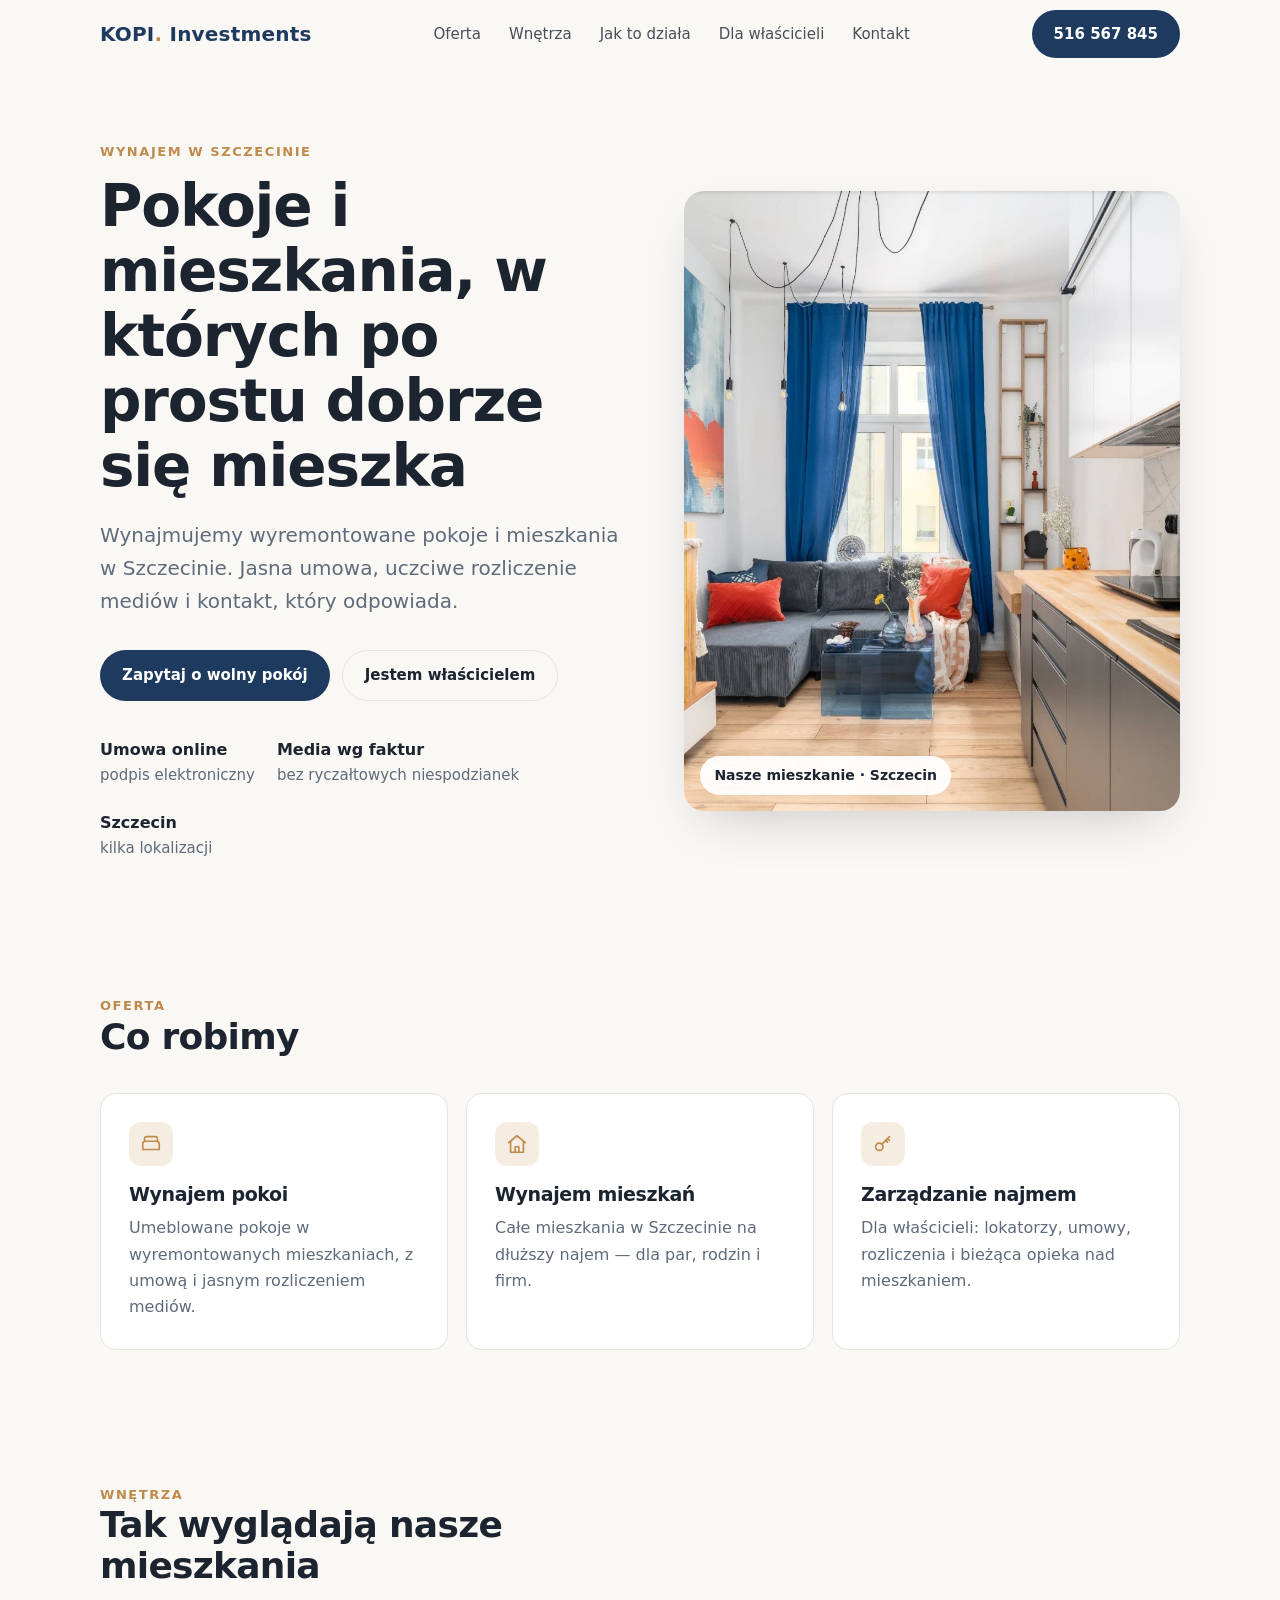
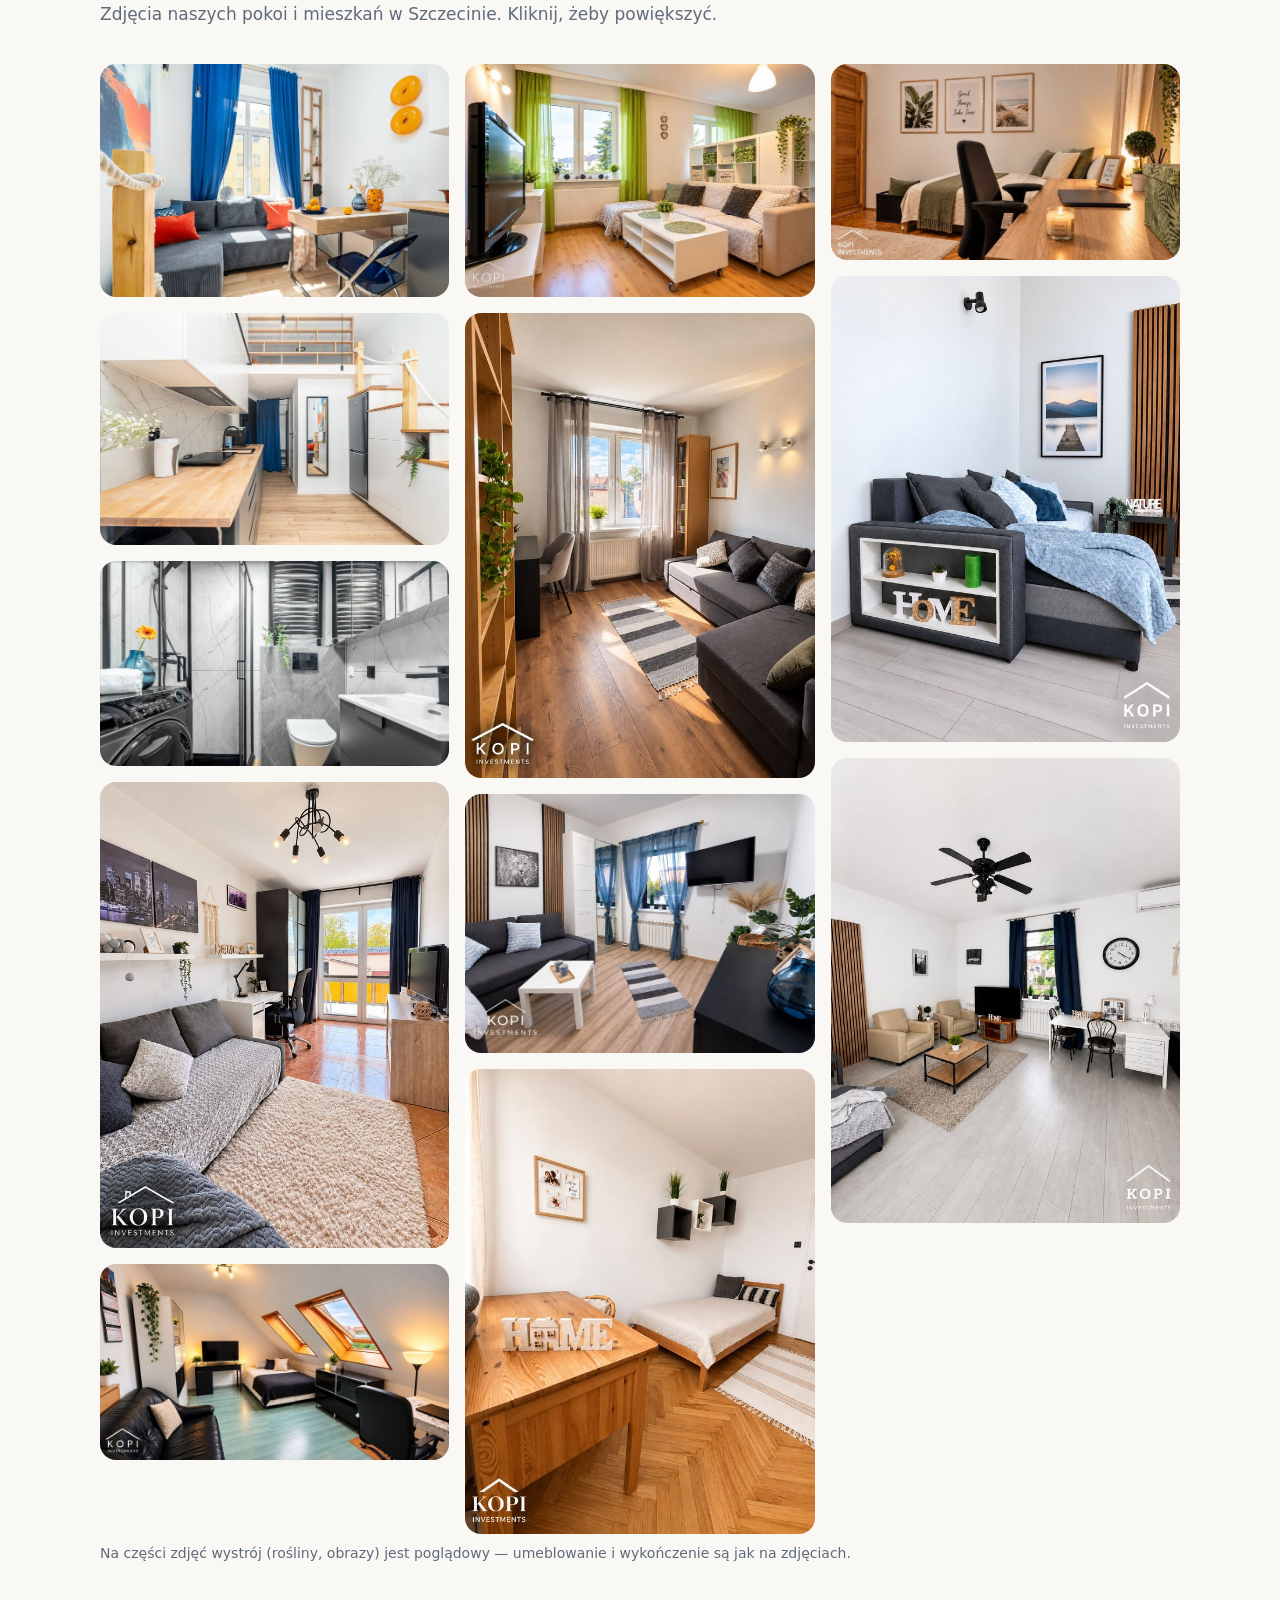
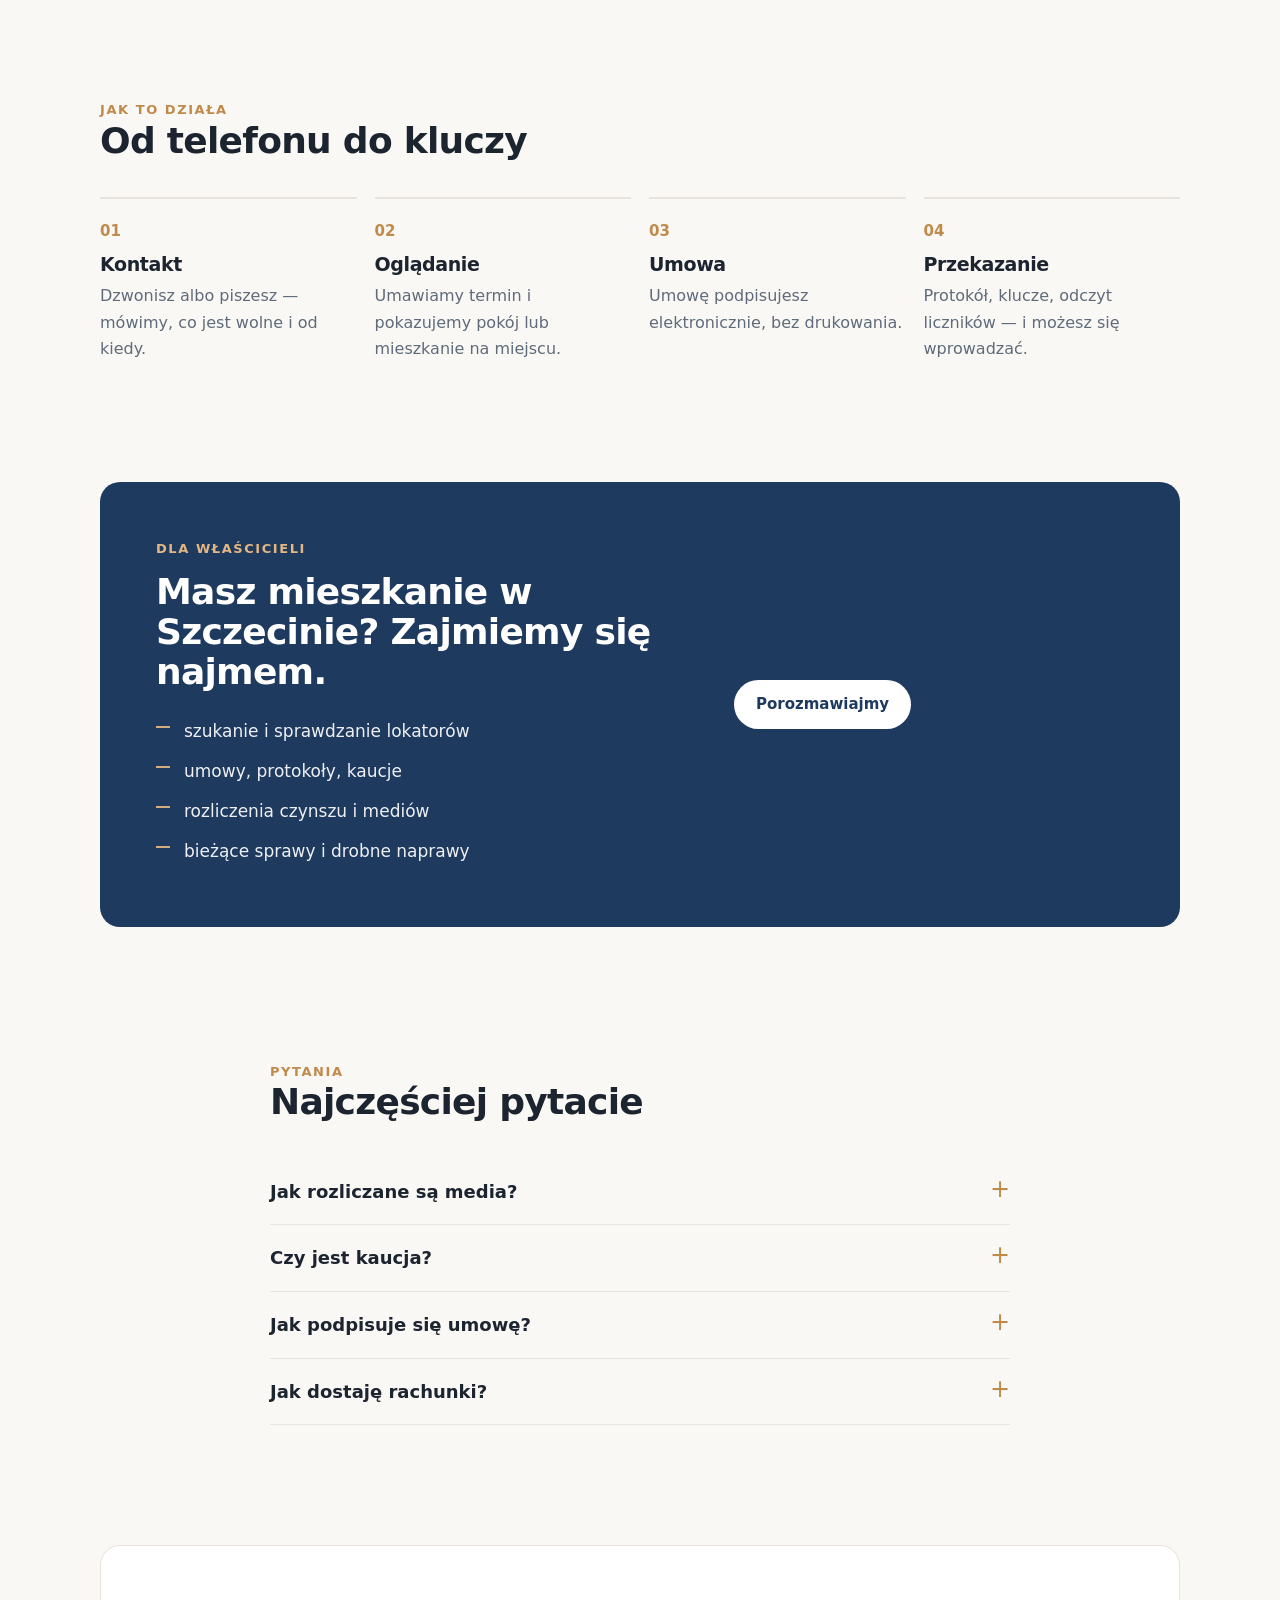
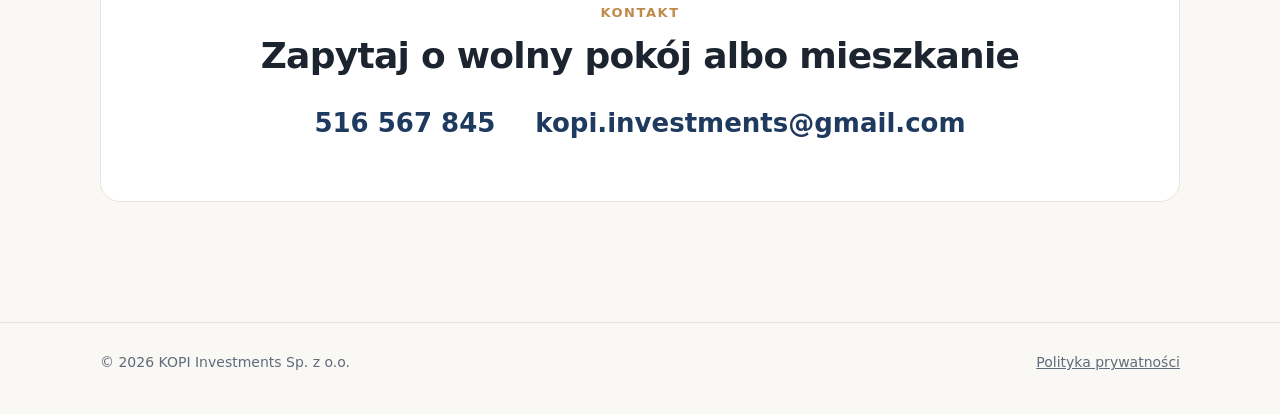
==== index.html @ 13890423 "Wersja 2 strony: nowy uklad, zdjecie w naglowku i galeria wnetrz Co-Authored-By: Claude Opus 5.5 <no" ====
<!doctype html>
<html lang="pl">
<head>
<meta charset="utf-8">
<meta name="viewport" content="width=device-width, initial-scale=1">
<title>KOPI Investments — pokoje i mieszkania na wynajem w Szczecinie</title>
<meta name="description" content="KOPI Investments Sp. z o.o. — wynajem pokoi i mieszkań w Szczecinie oraz zarządzanie najmem dla właścicieli.">
<meta property="og:title" content="KOPI Investments — wynajem w Szczecinie">
<meta property="og:description" content="Pokoje i mieszkania na wynajem w Szczecinie. Jasna umowa, uczciwe rozliczenia.">
<link rel="icon" href="data:image/svg+xml,%3Csvg xmlns='http://www.w3.org/2000/svg' viewBox='0 0 64 64'%3E%3Crect width='64' height='64' rx='14' fill='%231f3a5f'/%3E%3Ctext x='32' y='44' font-family='Arial' font-size='34' font-weight='700' fill='white' text-anchor='middle'%3EK%3C/text%3E%3C/svg%3E">
<style>
  /* Tokeny — patrz DESIGN.md */
  :root{--bg:#faf8f5;--surface:#fff;--ink:#1c2430;--muted:#5f6b7a;--brand:#1f3a5f;--accent:#c08a4b;--line:#e8e3dc;
        --shadow:0 20px 50px -20px rgba(20,30,45,.25);--gap:clamp(64px,10vw,120px)}
  @media (prefers-color-scheme:dark){
    :root{--bg:#121417;--surface:#1b1e23;--ink:#eceae6;--muted:#a3abb6;--brand:#9cbbe3;--accent:#d7a46a;--line:#2a2e35;
          --shadow:0 20px 50px -20px rgba(0,0,0,.6)}
  }
  *{box-sizing:border-box}
  html{scroll-behavior:smooth}
  body{margin:0;background:var(--bg);color:var(--ink);font:17px/1.65 system-ui,-apple-system,"Segoe UI",Roboto,Arial,sans-serif;-webkit-font-smoothing:antialiased}
  a{color:var(--brand)}
  .wrap{max-width:1120px;margin:0 auto;padding:0 20px}
  h1,h2,h3{letter-spacing:-.02em;line-height:1.12;margin:0}
  h1{font-size:clamp(34px,5.5vw,58px)}
  h2{font-size:clamp(26px,3.5vw,36px)}
  h3{font-size:19px}
  .eyebrow{font-size:13px;font-weight:700;letter-spacing:.12em;text-transform:uppercase;color:var(--accent);margin:0 0 12px}
  .muted{color:var(--muted)}
  section{padding:var(--gap) 0 0}

  /* Pasek */
  .nav{position:sticky;top:0;z-index:10;background:color-mix(in srgb,var(--bg) 88%,transparent);backdrop-filter:blur(10px);border-bottom:1px solid transparent;transition:border-color .3s}
  .nav.scrolled{border-bottom-color:var(--line)}
  .nav .wrap{display:flex;align-items:center;justify-content:space-between;height:68px;gap:20px}
  .logo{font-weight:800;font-size:20px;color:var(--brand);text-decoration:none;letter-spacing:.01em}
  .logo span{color:var(--accent)}
  .menu{display:flex;gap:28px;font-size:15px}
  .menu a{color:var(--ink);text-decoration:none;opacity:.8}
  .menu a:hover{opacity:1}
  .btn{display:inline-flex;align-items:center;gap:8px;padding:12px 22px;border-radius:999px;font-weight:600;font-size:15px;text-decoration:none;transition:transform .2s,box-shadow .2s}
  .btn-primary{background:var(--brand);color:#fff}
  @media (prefers-color-scheme:dark){.btn-primary{color:#121417}}
  .btn-primary:hover{transform:translateY(-1px);box-shadow:var(--shadow)}
  .btn-ghost{border:1px solid var(--line);color:var(--ink)}
  @media (max-width:820px){.menu{display:none}}

  /* Hero */
  .hero{padding-top:clamp(36px,6vw,72px)}
  .hero .wrap{display:grid;grid-template-columns:1.05fr 1fr;gap:clamp(28px,5vw,64px);align-items:center}
  .lead{font-size:clamp(18px,2vw,20px);color:var(--muted);margin:20px 0 32px;max-width:520px}
  .cta{display:flex;flex-wrap:wrap;gap:12px}
  .facts{display:flex;flex-wrap:wrap;gap:22px;margin-top:36px;font-size:15px;color:var(--muted)}
  .facts b{display:block;color:var(--ink);font-size:16px}
  .photo{position:relative;border-radius:20px;overflow:hidden;aspect-ratio:4/5;box-shadow:var(--shadow);background:var(--surface)}
  .photo img{width:100%;height:100%;object-fit:cover;display:block;animation:settle 1.6s ease-out both}
  @keyframes settle{from{transform:scale(1.04)}to{transform:scale(1)}}
  .photo .tag{position:absolute;left:16px;bottom:16px;background:rgba(255,255,255,.92);color:#1c2430;font-size:14px;font-weight:600;padding:8px 14px;border-radius:999px}
  /* Miejsce na zdjęcie, dopóki nie ma prawdziwego */
  .photo.placeholder{display:grid;place-items:center;text-align:center;padding:24px;
    background:linear-gradient(160deg,color-mix(in srgb,var(--brand) 22%,var(--surface)),color-mix(in srgb,var(--accent) 22%,var(--surface)));color:var(--muted);font-size:15px}
  @media (max-width:820px){.hero .wrap{grid-template-columns:1fr}.photo{aspect-ratio:4/3}}

  /* Karty */
  .head{max-width:620px;margin-bottom:36px}
  .head p{margin:14px 0 0}
  .cards{display:grid;grid-template-columns:repeat(3,1fr);gap:18px}
  .card{background:var(--surface);border:1px solid var(--line);border-radius:16px;padding:28px;transition:transform .25s,box-shadow .25s}
  .card:hover{transform:translateY(-3px);box-shadow:var(--shadow)}
  .ico{width:44px;height:44px;border-radius:12px;display:grid;place-items:center;background:color-mix(in srgb,var(--accent) 16%,transparent);color:var(--accent);margin-bottom:18px}
  .card p{margin:10px 0 0;color:var(--muted);font-size:16px}
  @media (max-width:820px){.cards{grid-template-columns:1fr}}

  /* Galeria */
  .gallery{column-count:3;column-gap:16px}
  .gallery a{display:block;break-inside:avoid;margin:0 0 16px;border-radius:16px;overflow:hidden;position:relative;background:var(--surface)}
  .gallery img{width:100%;height:auto;display:block;transition:transform .8s ease-out}
  .gallery a:hover img{transform:scale(1.04)}
  .gallery span{position:absolute;left:12px;bottom:12px;background:rgba(255,255,255,.92);color:#1c2430;font-size:13px;font-weight:600;padding:6px 12px;border-radius:999px;opacity:0;transform:translateY(6px);transition:.3s}
  .gallery a:hover span,.gallery a:focus-visible span{opacity:1;transform:none}
  @media (hover:none){.gallery span{opacity:1;transform:none}}
  @media (max-width:900px){.gallery{column-count:2}}
  @media (max-width:520px){.gallery{column-count:1}}
  .note{font-size:14px;margin:8px 0 0}
  /* Powiększenie */
  .lb{position:fixed;inset:0;z-index:50;background:rgba(10,12,16,.94);display:none;align-items:center;justify-content:center}
  .lb.open{display:flex}
  .lb img{max-width:92vw;max-height:82vh;border-radius:10px;box-shadow:0 30px 80px rgba(0,0,0,.5)}
  .lb p{position:absolute;bottom:22px;left:0;right:0;text-align:center;color:#eee;font-size:15px;margin:0}
  .lb button{position:absolute;background:rgba(255,255,255,.12);color:#fff;border:0;width:52px;height:52px;border-radius:999px;font-size:26px;cursor:pointer}
  .lb button:hover{background:rgba(255,255,255,.25)}
  .lb .x{top:18px;right:18px}.lb .prev{left:18px}.lb .next{right:18px}
  @media (max-width:520px){.lb .prev,.lb .next{top:auto;bottom:60px}}

  /* Kroki */
  .steps{display:grid;grid-template-columns:repeat(4,1fr);gap:18px;counter-reset:k}
  .step{border-top:2px solid var(--line);padding-top:20px}
  .step::before{counter-increment:k;content:"0" counter(k);display:block;font-weight:800;font-size:15px;color:var(--accent);margin-bottom:10px}
  .step p{margin:8px 0 0;color:var(--muted);font-size:16px}
  @media (max-width:820px){.steps{grid-template-columns:1fr 1fr}}
  @media (max-width:480px){.steps{grid-template-columns:1fr}}

  /* Właściciele */
  .band{background:var(--brand);color:#fff;border-radius:20px;padding:clamp(32px,5vw,56px);display:grid;grid-template-columns:1.4fr 1fr;gap:32px;align-items:center}
  @media (prefers-color-scheme:dark){.band{background:#1f3a5f}}
  .band .eyebrow{color:#e2b783}
  .band ul{margin:18px 0 0;padding:0;list-style:none}
  .band li{padding:6px 0 6px 28px;position:relative;opacity:.92}
  .band li::before{content:"";position:absolute;left:0;top:15px;width:14px;height:2px;background:#e2b783}
  .band .btn{background:#fff;color:#1f3a5f;justify-self:start}
  @media (max-width:820px){.band{grid-template-columns:1fr}}

  /* FAQ */
  .faq{max-width:780px}
  details{border-bottom:1px solid var(--line);padding:18px 0}
  summary{cursor:pointer;font-weight:600;font-size:18px;list-style:none;display:flex;justify-content:space-between;gap:16px}
  summary::-webkit-details-marker{display:none}
  summary::after{content:"+";color:var(--accent);font-weight:400;font-size:24px;line-height:1;transition:transform .2s}
  details[open] summary::after{transform:rotate(45deg)}
  details p{margin:10px 0 0;color:var(--muted)}

  /* Kontakt */
  .contact{background:var(--surface);border:1px solid var(--line);border-radius:20px;padding:clamp(32px,5vw,56px);text-align:center}
  .contact .big{display:flex;flex-wrap:wrap;justify-content:center;gap:14px 40px;margin-top:26px;font-size:clamp(20px,2.6vw,26px);font-weight:700}
  .contact .big a{text-decoration:none}

  footer{margin-top:var(--gap);border-top:1px solid var(--line);padding:28px 0 40px;color:var(--muted);font-size:14px}
  footer .wrap{display:flex;flex-wrap:wrap;justify-content:space-between;gap:12px}
  footer a{color:var(--muted)}

  /* Ruch przy przewijaniu */
  .reveal{opacity:0;transform:translateY(16px);transition:opacity .6s ease-out,transform .6s ease-out}
  .reveal.in{opacity:1;transform:none}
  @media (prefers-reduced-motion:reduce){html{scroll-behavior:auto}.reveal{opacity:1;transform:none;transition:none}.photo img{animation:none}}
</style>
</head>
<body>

<nav class="nav" id="nav">
  <div class="wrap">
    <a class="logo" href="#">KOPI<span>.</span> Investments</a>
    <div class="menu">
      <a href="#oferta">Oferta</a><a href="#wnetrza">Wnętrza</a><a href="#jak">Jak to działa</a><a href="#wlasciciele">Dla właścicieli</a><a href="#kontakt">Kontakt</a>
    </div>
    <a class="btn btn-primary" href="tel:+48516567845">516 567 845</a>
  </div>
</nav>

<header class="hero">
  <div class="wrap">
    <div class="reveal">
      <p class="eyebrow">Wynajem w Szczecinie</p>
      <h1>Pokoje i mieszkania, w których po prostu dobrze się mieszka</h1>
      <p class="lead">Wynajmujemy wyremontowane pokoje i mieszkania w Szczecinie. Jasna umowa, uczciwe rozliczenie mediów i kontakt, który odpowiada.</p>
      <div class="cta">
        <a class="btn btn-primary" href="#kontakt">Zapytaj o wolny pokój</a>
        <a class="btn btn-ghost" href="#wlasciciele">Jestem właścicielem</a>
      </div>
      <div class="facts">
        <div><b>Umowa online</b>podpis elektroniczny</div>
        <div><b>Media wg faktur</b>bez ryczałtowych niespodzianek</div>
        <div><b>Szczecin</b>kilka lokalizacji</div>
      </div>
    </div>
    <div class="photo reveal">
      <img src="img/hero.jpg" alt="Jasny pokój dzienny z aneksem kuchennym, granatowe zasłony i szara sofa" width="922" height="1125" fetchpriority="high">
      <span class="tag">Nasze mieszkanie · Szczecin</span>
    </div>
  </div>
</header>

<section id="oferta">
  <div class="wrap">
    <div class="head reveal">
      <p class="eyebrow">Oferta</p>
      <h2>Co robimy</h2>
    </div>
    <div class="cards">
      <div class="card reveal">
        <div class="ico"><svg width="22" height="22" viewBox="0 0 24 24" fill="none" stroke="currentColor" stroke-width="1.8" stroke-linecap="round" stroke-linejoin="round"><path d="M3 18v-6a3 3 0 0 1 3-3h12a3 3 0 0 1 3 3v6"/><path d="M3 18h18M5 9V6a2 2 0 0 1 2-2h10a2 2 0 0 1 2 2v3"/></svg></div>
        <h3>Wynajem pokoi</h3>
        <p>Umeblowane pokoje w wyremontowanych mieszkaniach, z umową i jasnym rozliczeniem mediów.</p>
      </div>
      <div class="card reveal">
        <div class="ico"><svg width="22" height="22" viewBox="0 0 24 24" fill="none" stroke="currentColor" stroke-width="1.8" stroke-linecap="round" stroke-linejoin="round"><path d="M3 10.5 12 3l9 7.5"/><path d="M5 9.5V21h14V9.5"/><path d="M10 21v-6h4v6"/></svg></div>
        <h3>Wynajem mieszkań</h3>
        <p>Całe mieszkania w Szczecinie na dłuższy najem — dla par, rodzin i firm.</p>
      </div>
      <div class="card reveal">
        <div class="ico"><svg width="22" height="22" viewBox="0 0 24 24" fill="none" stroke="currentColor" stroke-width="1.8" stroke-linecap="round" stroke-linejoin="round"><circle cx="8" cy="15" r="4"/><path d="m10.8 12.2 8.2-8.2M17 6l2 2M15 8l2 2"/></svg></div>
        <h3>Zarządzanie najmem</h3>
        <p>Dla właścicieli: lokatorzy, umowy, rozliczenia i bieżąca opieka nad mieszkaniem.</p>
      </div>
    </div>
  </div>
</section>

<section id="wnetrza">
  <div class="wrap">
    <div class="head reveal">
      <p class="eyebrow">Wnętrza</p>
      <h2>Tak wyglądają nasze mieszkania</h2>
      <p class="muted">Zdjęcia naszych pokoi i mieszkań w Szczecinie. Kliknij, żeby powiększyć.</p>
    </div>
    <div class="gallery" id="galeria">
      <a href="img/galeria/05-salon-stol.jpg" class="reveal"><img src="img/galeria/05-salon-stol-m.jpg" alt="Salon z szarą sofą, granatowymi zasłonami i stołem przy oknie" width="800" height="533" loading="lazy"><span>Salon z jadalnią</span></a>
      <a href="img/galeria/04-aneks-antresola.jpg" class="reveal"><img src="img/galeria/04-aneks-antresola-m.jpg" alt="Aneks kuchenny z drewnianym blatem i schodami na antresolę" width="800" height="533" loading="lazy"><span>Aneks kuchenny z antresolą</span></a>
      <a href="img/lazienka.jpg" class="reveal"><img src="img/lazienka.jpg" alt="Łazienka w szarym kamieniu z kabiną prysznicową, pralką i podwieszaną toaletą" width="1600" height="938" loading="lazy"><span>Łazienka z prysznicem i pralką</span></a>
      <a href="img/galeria/03-pokoj-balkon.jpg" class="reveal"><img src="img/galeria/03-pokoj-balkon-m.jpg" alt="Pokój z sofą, biurkiem i wyjściem na balkon" width="600" height="800" loading="lazy"><span>Pokój z balkonem</span></a>
      <a href="img/galeria/08-poddasze.jpg" class="reveal"><img src="img/galeria/08-poddasze-m.jpg" alt="Pokój na poddaszu z oknami dachowymi, łóżkiem i biurkiem" width="800" height="450" loading="lazy"><span>Pokój na poddaszu</span></a>
      <a href="img/galeria/07-salon-zielony.jpg" class="reveal"><img src="img/galeria/07-salon-zielony-m.jpg" alt="Jasny salon z sofą, ławą i regałem" width="800" height="533" loading="lazy"><span>Jasny salon</span></a>
      <a href="img/galeria/06-pokoj-regal.jpg" class="reveal"><img src="img/galeria/06-pokoj-regal-m.jpg" alt="Pokój z narożnikiem, regałem i biurkiem przy oknie" width="600" height="800" loading="lazy"><span>Pokój z narożnikiem</span></a>
      <a href="img/galeria/01-pokoj-dzienny-tv.jpg" class="reveal"><img src="img/galeria/01-pokoj-dzienny-tv-m.jpg" alt="Pokój z sofą, telewizorem i komodą" width="800" height="593" loading="lazy"><span>Pokój dzienny</span></a>
      <a href="img/galeria/09-pokoj-lozko-biurko.jpg" class="reveal"><img src="img/galeria/09-pokoj-lozko-biurko-m.jpg" alt="Pokój jednoosobowy z łóżkiem, biurkiem i parkietem w jodełkę" width="601" height="800" loading="lazy"><span>Pokój jednoosobowy</span></a>
      <a href="img/galeria/02-sypialnia-biurko.jpg" class="reveal"><img src="img/galeria/02-sypialnia-biurko-m.jpg" alt="Sypialnia z łóżkiem i biurkiem z krzesłem obrotowym" width="800" height="450" loading="lazy"><span>Sypialnia z miejscem do pracy</span></a>
      <a href="img/galeria/10-kacik-sofa.jpg" class="reveal"><img src="img/galeria/10-kacik-sofa-m.jpg" alt="Kącik wypoczynkowy z sofą i regałem" width="600" height="800" loading="lazy"><span>Kącik wypoczynkowy</span></a>
      <a href="img/galeria/11-duzy-pokoj.jpg" class="reveal"><img src="img/galeria/11-duzy-pokoj-m.jpg" alt="Duży pokój z fotelami, stolikiem, biurkiem i wentylatorem sufitowym" width="601" height="800" loading="lazy"><span>Duży pokój</span></a>
    </div>
    <p class="note muted">Na części zdjęć wystrój (rośliny, obrazy) jest poglądowy — umeblowanie i wykończenie są jak na zdjęciach.</p>
  </div>
</section>

<section id="jak">
  <div class="wrap">
    <div class="head reveal">
      <p class="eyebrow">Jak to działa</p>
      <h2>Od telefonu do kluczy</h2>
    </div>
    <div class="steps">
      <div class="step reveal"><h3>Kontakt</h3><p>Dzwonisz albo piszesz — mówimy, co jest wolne i od kiedy.</p></div>
      <div class="step reveal"><h3>Oglądanie</h3><p>Umawiamy termin i pokazujemy pokój lub mieszkanie na miejscu.</p></div>
      <div class="step reveal"><h3>Umowa</h3><p>Umowę podpisujesz elektronicznie, bez drukowania.</p></div>
      <div class="step reveal"><h3>Przekazanie</h3><p>Protokół, klucze, odczyt liczników — i możesz się wprowadzać.</p></div>
    </div>
  </div>
</section>

<section id="wlasciciele">
  <div class="wrap">
    <div class="band reveal">
      <div>
        <p class="eyebrow">Dla właścicieli</p>
        <h2>Masz mieszkanie w Szczecinie? Zajmiemy się najmem.</h2>
        <ul>
          <li>szukanie i sprawdzanie lokatorów</li>
          <li>umowy, protokoły, kaucje</li>
          <li>rozliczenia czynszu i mediów</li>
          <li>bieżące sprawy i drobne naprawy</li>
        </ul>
      </div>
      <a class="btn" href="#kontakt">Porozmawiajmy</a>
    </div>
  </div>
</section>

<section id="pytania">
  <div class="wrap faq">
    <div class="head reveal">
      <p class="eyebrow">Pytania</p>
      <h2>Najczęściej pytacie</h2>
    </div>
    <details class="reveal"><summary>Jak rozliczane są media?</summary><p>Według faktur dostawców i odczytów liczników. Przy rozliczeniu pokazujemy, z czego wynika kwota.</p></details>
    <details class="reveal"><summary>Czy jest kaucja?</summary><p>Tak. Wysokość kaucji jest wpisana w umowie, a po zakończeniu najmu rozliczamy ją na podstawie protokołu odbioru.</p></details>
    <details class="reveal"><summary>Jak podpisuje się umowę?</summary><p>Elektronicznie — dostajesz link do dokumentu i podpisujesz go na telefonie lub komputerze.</p></details>
    <details class="reveal"><summary>Jak dostaję rachunki?</summary><p>Faktury za czynsz i media przychodzą na Twój adres e-mail.</p></details>
  </div>
</section>

<section id="kontakt">
  <div class="wrap">
    <div class="contact reveal">
      <p class="eyebrow">Kontakt</p>
      <h2>Zapytaj o wolny pokój albo mieszkanie</h2>
      <div class="big">
        <a href="tel:+48516567845">516 567 845</a>
        <a href="mailto:kopi.investments@gmail.com">kopi.investments@gmail.com</a>
      </div>
    </div>
  </div>
</section>

<footer>
  <div class="wrap">
    <span>© 2026 KOPI Investments Sp. z o.o.<!-- DANE_SPOLKI: siedziba, KRS, NIP, sąd rejestrowy, kapitał — czekają na decyzję --></span>
    <a href="/polityka-prywatnosci.html">Polityka prywatności</a>
  </div>
</footer>

<div class="lb" id="lb" role="dialog" aria-modal="true" aria-label="Powiększone zdjęcie">
  <img alt=""><p></p>
  <button class="x" aria-label="Zamknij">&times;</button>
  <button class="prev" aria-label="Poprzednie">&#8249;</button>
  <button class="next" aria-label="Następne">&#8250;</button>
</div>

<script>
  // Galeria: powiększenie, strzałki, Esc, przesunięcie palcem.
  (() => {
    const linki = [...document.querySelectorAll('#galeria a')];
    const lb = document.getElementById('lb'), img = lb.querySelector('img'), opis = lb.querySelector('p');
    let i = 0;
    const pokaz = n => {
      i = (n + linki.length) % linki.length;
      const a = linki[i], mini = a.querySelector('img');
      img.src = a.href; img.alt = mini.alt; opis.textContent = a.textContent.trim() + '  ·  ' + (i + 1) + ' / ' + linki.length;
    };
    const otworz = n => { pokaz(n); lb.classList.add('open'); document.body.style.overflow = 'hidden'; };
    const zamknij = () => { lb.classList.remove('open'); document.body.style.overflow = ''; linki[i].focus(); };
    linki.forEach((a, n) => a.addEventListener('click', e => { e.preventDefault(); otworz(n); }));
    lb.querySelector('.x').onclick = zamknij;
    lb.querySelector('.prev').onclick = () => pokaz(i - 1);
    lb.querySelector('.next').onclick = () => pokaz(i + 1);
    lb.addEventListener('click', e => { if (e.target === lb) zamknij(); });
    addEventListener('keydown', e => {
      if (!lb.classList.contains('open')) return;
      if (e.key === 'Escape') zamknij();
      if (e.key === 'ArrowLeft') pokaz(i - 1);
      if (e.key === 'ArrowRight') pokaz(i + 1);
    });
    let x0 = null;
    lb.addEventListener('touchstart', e => { x0 = e.touches[0].clientX; }, {passive: true});
    lb.addEventListener('touchend', e => {
      if (x0 === null) return;
      const dx = e.changedTouches[0].clientX - x0;
      if (Math.abs(dx) > 40) pokaz(i + (dx < 0 ? 1 : -1));
      x0 = null;
    });
  })();

  // Pasek: linia pod spodem po przewinięciu; sekcje pojawiają się przy przewijaniu.
  const nav = document.getElementById('nav');
  addEventListener('scroll', () => nav.classList.toggle('scrolled', scrollY > 8), {passive: true});
  const els = document.querySelectorAll('.reveal');
  if ('IntersectionObserver' in window) {
    const io = new IntersectionObserver(es => es.forEach(e => {
      if (e.isIntersecting) { e.target.classList.add('in'); io.unobserve(e.target); }
    }), {threshold: .12});
    els.forEach(el => io.observe(el));
  } else {
    els.forEach(el => el.classList.add('in'));
  }
</script>
</body>
</html>
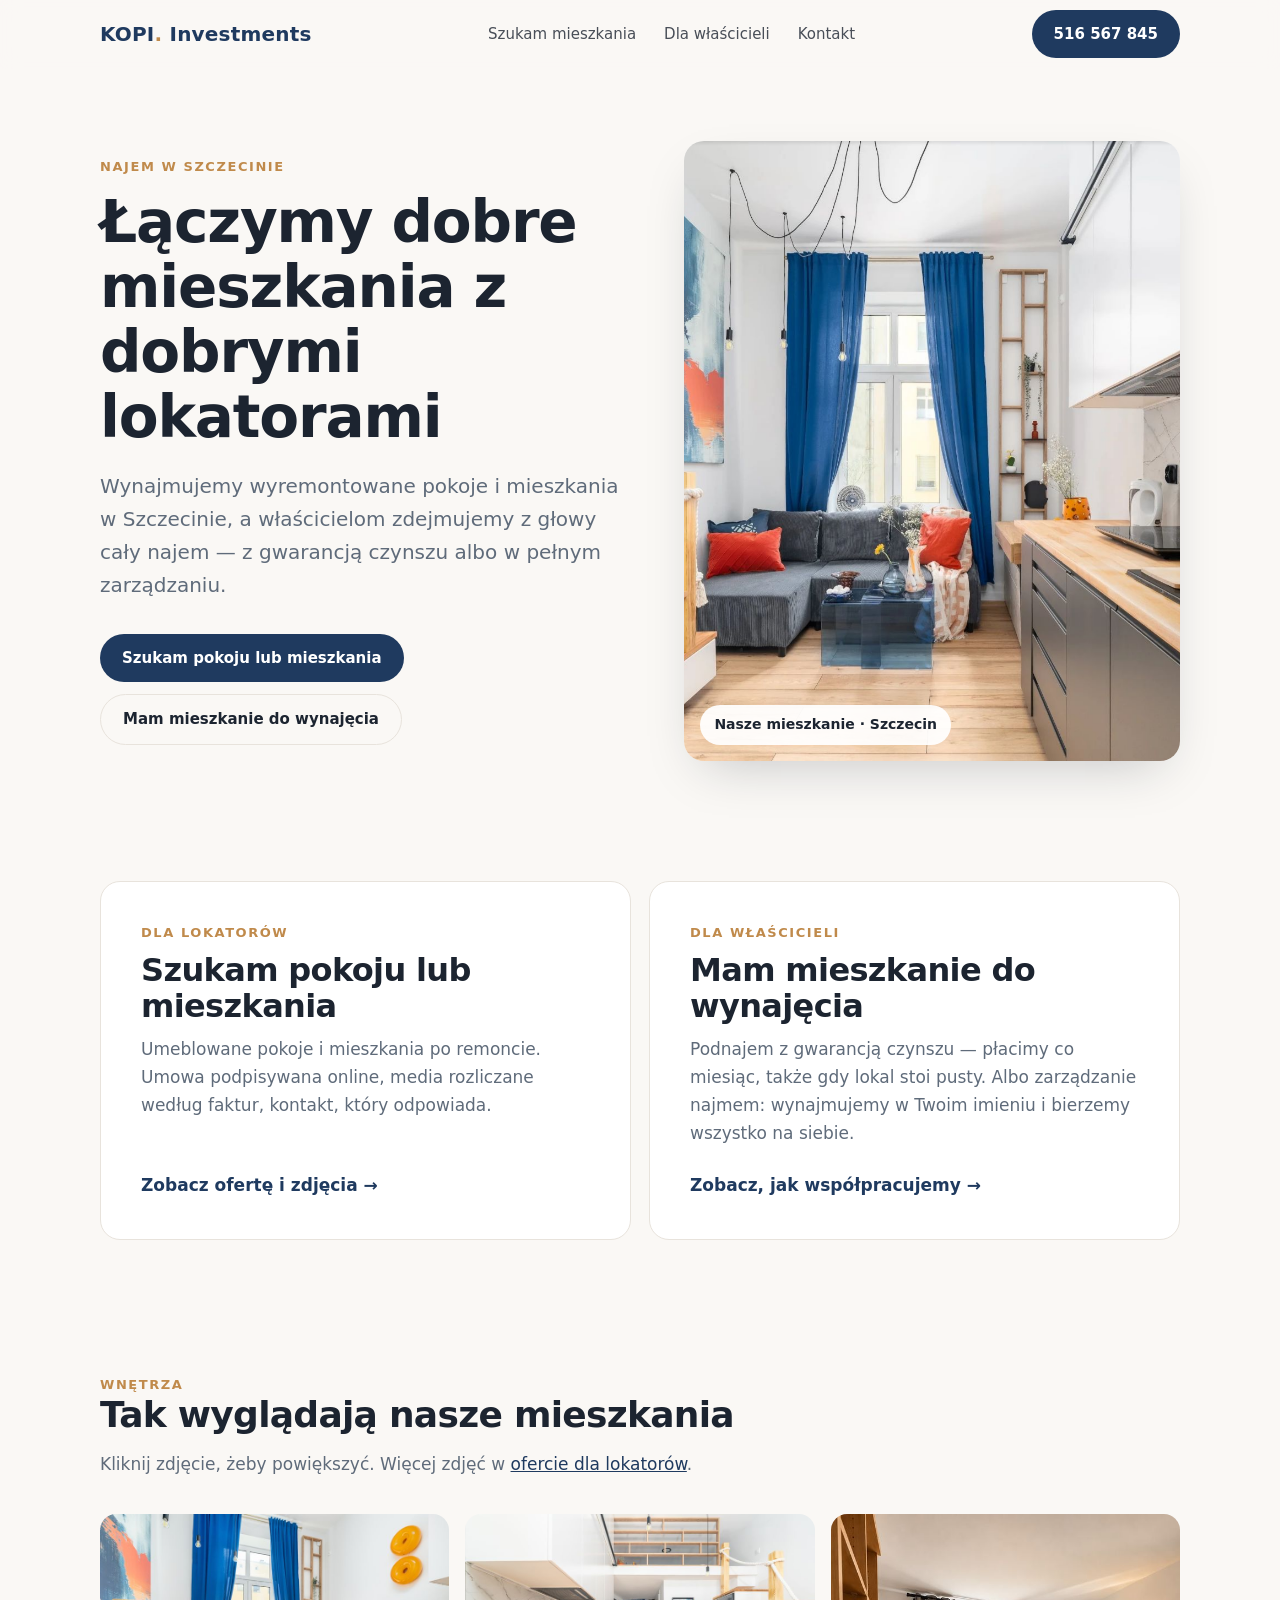
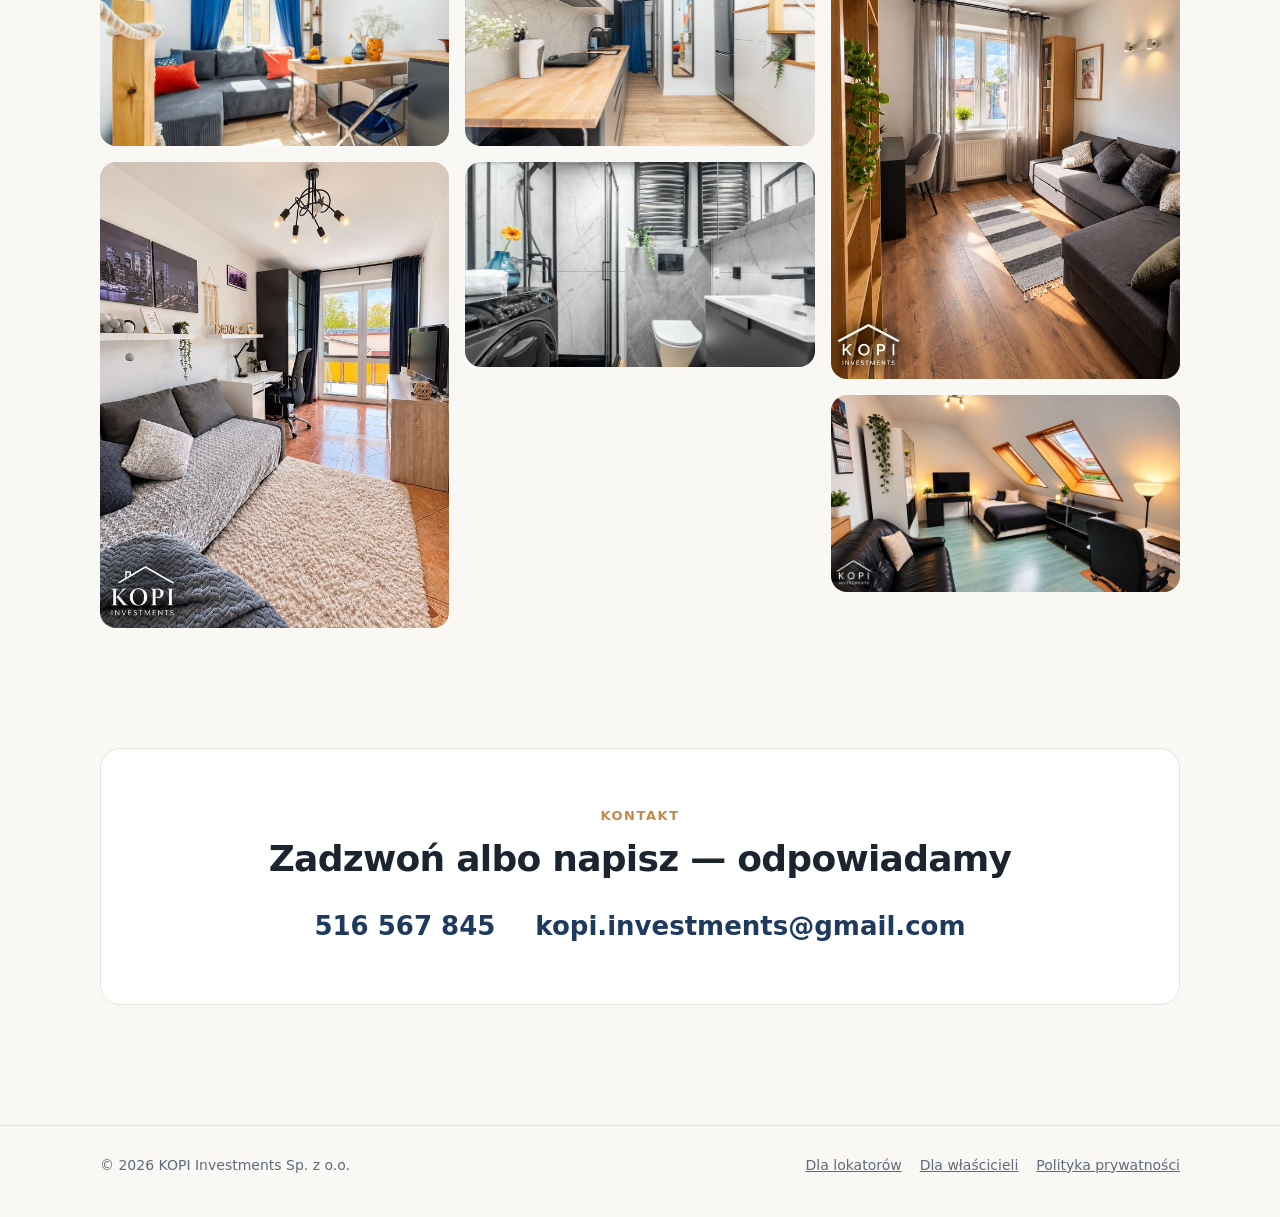
==== commit 16411a03: "Wersja 3: jedna strona z dwiema sciezkami (lokatorzy / wlasciciele) i formularz wyceny Co-Authored-B" ====
--- a/index.html
+++ b/index.html
@@ -3,144 +3,20 @@
 <head>
 <meta charset="utf-8">
 <meta name="viewport" content="width=device-width, initial-scale=1">
-<title>KOPI Investments — pokoje i mieszkania na wynajem w Szczecinie</title>
-<meta name="description" content="KOPI Investments Sp. z o.o. — wynajem pokoi i mieszkań w Szczecinie oraz zarządzanie najmem dla właścicieli.">
-<meta property="og:title" content="KOPI Investments — wynajem w Szczecinie">
-<meta property="og:description" content="Pokoje i mieszkania na wynajem w Szczecinie. Jasna umowa, uczciwe rozliczenia.">
+<title>KOPI Investments — najem w Szczecinie dla lokatorów i właścicieli</title>
+<meta name="description" content="KOPI Investments Sp. z o.o. — pokoje i mieszkania na wynajem w Szczecinie oraz podnajem z gwarancją czynszu i zarządzanie najmem dla właścicieli.">
+<meta property="og:title" content="KOPI Investments — najem w Szczecinie">
+<meta property="og:description" content="Pokoje i mieszkania na wynajem. Dla właścicieli: podnajem z gwarancją czynszu albo zarządzanie najmem.">
 <link rel="icon" href="data:image/svg+xml,%3Csvg xmlns='http://www.w3.org/2000/svg' viewBox='0 0 64 64'%3E%3Crect width='64' height='64' rx='14' fill='%231f3a5f'/%3E%3Ctext x='32' y='44' font-family='Arial' font-size='34' font-weight='700' fill='white' text-anchor='middle'%3EK%3C/text%3E%3C/svg%3E">
-<style>
-  /* Tokeny — patrz DESIGN.md */
-  :root{--bg:#faf8f5;--surface:#fff;--ink:#1c2430;--muted:#5f6b7a;--brand:#1f3a5f;--accent:#c08a4b;--line:#e8e3dc;
-        --shadow:0 20px 50px -20px rgba(20,30,45,.25);--gap:clamp(64px,10vw,120px)}
-  @media (prefers-color-scheme:dark){
-    :root{--bg:#121417;--surface:#1b1e23;--ink:#eceae6;--muted:#a3abb6;--brand:#9cbbe3;--accent:#d7a46a;--line:#2a2e35;
-          --shadow:0 20px 50px -20px rgba(0,0,0,.6)}
-  }
-  *{box-sizing:border-box}
-  html{scroll-behavior:smooth}
-  body{margin:0;background:var(--bg);color:var(--ink);font:17px/1.65 system-ui,-apple-system,"Segoe UI",Roboto,Arial,sans-serif;-webkit-font-smoothing:antialiased}
-  a{color:var(--brand)}
-  .wrap{max-width:1120px;margin:0 auto;padding:0 20px}
-  h1,h2,h3{letter-spacing:-.02em;line-height:1.12;margin:0}
-  h1{font-size:clamp(34px,5.5vw,58px)}
-  h2{font-size:clamp(26px,3.5vw,36px)}
-  h3{font-size:19px}
-  .eyebrow{font-size:13px;font-weight:700;letter-spacing:.12em;text-transform:uppercase;color:var(--accent);margin:0 0 12px}
-  .muted{color:var(--muted)}
-  section{padding:var(--gap) 0 0}
-
-  /* Pasek */
-  .nav{position:sticky;top:0;z-index:10;background:color-mix(in srgb,var(--bg) 88%,transparent);backdrop-filter:blur(10px);border-bottom:1px solid transparent;transition:border-color .3s}
-  .nav.scrolled{border-bottom-color:var(--line)}
-  .nav .wrap{display:flex;align-items:center;justify-content:space-between;height:68px;gap:20px}
-  .logo{font-weight:800;font-size:20px;color:var(--brand);text-decoration:none;letter-spacing:.01em}
-  .logo span{color:var(--accent)}
-  .menu{display:flex;gap:28px;font-size:15px}
-  .menu a{color:var(--ink);text-decoration:none;opacity:.8}
-  .menu a:hover{opacity:1}
-  .btn{display:inline-flex;align-items:center;gap:8px;padding:12px 22px;border-radius:999px;font-weight:600;font-size:15px;text-decoration:none;transition:transform .2s,box-shadow .2s}
-  .btn-primary{background:var(--brand);color:#fff}
-  @media (prefers-color-scheme:dark){.btn-primary{color:#121417}}
-  .btn-primary:hover{transform:translateY(-1px);box-shadow:var(--shadow)}
-  .btn-ghost{border:1px solid var(--line);color:var(--ink)}
-  @media (max-width:820px){.menu{display:none}}
-
-  /* Hero */
-  .hero{padding-top:clamp(36px,6vw,72px)}
-  .hero .wrap{display:grid;grid-template-columns:1.05fr 1fr;gap:clamp(28px,5vw,64px);align-items:center}
-  .lead{font-size:clamp(18px,2vw,20px);color:var(--muted);margin:20px 0 32px;max-width:520px}
-  .cta{display:flex;flex-wrap:wrap;gap:12px}
-  .facts{display:flex;flex-wrap:wrap;gap:22px;margin-top:36px;font-size:15px;color:var(--muted)}
-  .facts b{display:block;color:var(--ink);font-size:16px}
-  .photo{position:relative;border-radius:20px;overflow:hidden;aspect-ratio:4/5;box-shadow:var(--shadow);background:var(--surface)}
-  .photo img{width:100%;height:100%;object-fit:cover;display:block;animation:settle 1.6s ease-out both}
-  @keyframes settle{from{transform:scale(1.04)}to{transform:scale(1)}}
-  .photo .tag{position:absolute;left:16px;bottom:16px;background:rgba(255,255,255,.92);color:#1c2430;font-size:14px;font-weight:600;padding:8px 14px;border-radius:999px}
-  /* Miejsce na zdjęcie, dopóki nie ma prawdziwego */
-  .photo.placeholder{display:grid;place-items:center;text-align:center;padding:24px;
-    background:linear-gradient(160deg,color-mix(in srgb,var(--brand) 22%,var(--surface)),color-mix(in srgb,var(--accent) 22%,var(--surface)));color:var(--muted);font-size:15px}
-  @media (max-width:820px){.hero .wrap{grid-template-columns:1fr}.photo{aspect-ratio:4/3}}
-
-  /* Karty */
-  .head{max-width:620px;margin-bottom:36px}
-  .head p{margin:14px 0 0}
-  .cards{display:grid;grid-template-columns:repeat(3,1fr);gap:18px}
-  .card{background:var(--surface);border:1px solid var(--line);border-radius:16px;padding:28px;transition:transform .25s,box-shadow .25s}
-  .card:hover{transform:translateY(-3px);box-shadow:var(--shadow)}
-  .ico{width:44px;height:44px;border-radius:12px;display:grid;place-items:center;background:color-mix(in srgb,var(--accent) 16%,transparent);color:var(--accent);margin-bottom:18px}
-  .card p{margin:10px 0 0;color:var(--muted);font-size:16px}
-  @media (max-width:820px){.cards{grid-template-columns:1fr}}
-
-  /* Galeria */
-  .gallery{column-count:3;column-gap:16px}
-  .gallery a{display:block;break-inside:avoid;margin:0 0 16px;border-radius:16px;overflow:hidden;position:relative;background:var(--surface)}
-  .gallery img{width:100%;height:auto;display:block;transition:transform .8s ease-out}
-  .gallery a:hover img{transform:scale(1.04)}
-  .gallery span{position:absolute;left:12px;bottom:12px;background:rgba(255,255,255,.92);color:#1c2430;font-size:13px;font-weight:600;padding:6px 12px;border-radius:999px;opacity:0;transform:translateY(6px);transition:.3s}
-  .gallery a:hover span,.gallery a:focus-visible span{opacity:1;transform:none}
-  @media (hover:none){.gallery span{opacity:1;transform:none}}
-  @media (max-width:900px){.gallery{column-count:2}}
-  @media (max-width:520px){.gallery{column-count:1}}
-  .note{font-size:14px;margin:8px 0 0}
-  /* Powiększenie */
-  .lb{position:fixed;inset:0;z-index:50;background:rgba(10,12,16,.94);display:none;align-items:center;justify-content:center}
-  .lb.open{display:flex}
-  .lb img{max-width:92vw;max-height:82vh;border-radius:10px;box-shadow:0 30px 80px rgba(0,0,0,.5)}
-  .lb p{position:absolute;bottom:22px;left:0;right:0;text-align:center;color:#eee;font-size:15px;margin:0}
-  .lb button{position:absolute;background:rgba(255,255,255,.12);color:#fff;border:0;width:52px;height:52px;border-radius:999px;font-size:26px;cursor:pointer}
-  .lb button:hover{background:rgba(255,255,255,.25)}
-  .lb .x{top:18px;right:18px}.lb .prev{left:18px}.lb .next{right:18px}
-  @media (max-width:520px){.lb .prev,.lb .next{top:auto;bottom:60px}}
-
-  /* Kroki */
-  .steps{display:grid;grid-template-columns:repeat(4,1fr);gap:18px;counter-reset:k}
-  .step{border-top:2px solid var(--line);padding-top:20px}
-  .step::before{counter-increment:k;content:"0" counter(k);display:block;font-weight:800;font-size:15px;color:var(--accent);margin-bottom:10px}
-  .step p{margin:8px 0 0;color:var(--muted);font-size:16px}
-  @media (max-width:820px){.steps{grid-template-columns:1fr 1fr}}
-  @media (max-width:480px){.steps{grid-template-columns:1fr}}
-
-  /* Właściciele */
-  .band{background:var(--brand);color:#fff;border-radius:20px;padding:clamp(32px,5vw,56px);display:grid;grid-template-columns:1.4fr 1fr;gap:32px;align-items:center}
-  @media (prefers-color-scheme:dark){.band{background:#1f3a5f}}
-  .band .eyebrow{color:#e2b783}
-  .band ul{margin:18px 0 0;padding:0;list-style:none}
-  .band li{padding:6px 0 6px 28px;position:relative;opacity:.92}
-  .band li::before{content:"";position:absolute;left:0;top:15px;width:14px;height:2px;background:#e2b783}
-  .band .btn{background:#fff;color:#1f3a5f;justify-self:start}
-  @media (max-width:820px){.band{grid-template-columns:1fr}}
-
-  /* FAQ */
-  .faq{max-width:780px}
-  details{border-bottom:1px solid var(--line);padding:18px 0}
-  summary{cursor:pointer;font-weight:600;font-size:18px;list-style:none;display:flex;justify-content:space-between;gap:16px}
-  summary::-webkit-details-marker{display:none}
-  summary::after{content:"+";color:var(--accent);font-weight:400;font-size:24px;line-height:1;transition:transform .2s}
-  details[open] summary::after{transform:rotate(45deg)}
-  details p{margin:10px 0 0;color:var(--muted)}
-
-  /* Kontakt */
-  .contact{background:var(--surface);border:1px solid var(--line);border-radius:20px;padding:clamp(32px,5vw,56px);text-align:center}
-  .contact .big{display:flex;flex-wrap:wrap;justify-content:center;gap:14px 40px;margin-top:26px;font-size:clamp(20px,2.6vw,26px);font-weight:700}
-  .contact .big a{text-decoration:none}
-
-  footer{margin-top:var(--gap);border-top:1px solid var(--line);padding:28px 0 40px;color:var(--muted);font-size:14px}
-  footer .wrap{display:flex;flex-wrap:wrap;justify-content:space-between;gap:12px}
-  footer a{color:var(--muted)}
-
-  /* Ruch przy przewijaniu */
-  .reveal{opacity:0;transform:translateY(16px);transition:opacity .6s ease-out,transform .6s ease-out}
-  .reveal.in{opacity:1;transform:none}
-  @media (prefers-reduced-motion:reduce){html{scroll-behavior:auto}.reveal{opacity:1;transform:none;transition:none}.photo img{animation:none}}
-</style>
+<link rel="stylesheet" href="/style.css">
 </head>
 <body>
 
-<nav class="nav" id="nav">
+<nav class="nav">
   <div class="wrap">
-    <a class="logo" href="#">KOPI<span>.</span> Investments</a>
+    <a class="logo" href="/">KOPI<span>.</span> Investments</a>
     <div class="menu">
-      <a href="#oferta">Oferta</a><a href="#wnetrza">Wnętrza</a><a href="#jak">Jak to działa</a><a href="#wlasciciele">Dla właścicieli</a><a href="#kontakt">Kontakt</a>
+      <a href="/wynajem/">Szukam mieszkania</a><a href="/dla-wlascicieli/">Dla właścicieli</a><a href="#kontakt">Kontakt</a>
     </div>
     <a class="btn btn-primary" href="tel:+48516567845">516 567 845</a>
   </div>
@@ -149,120 +25,55 @@
 <header class="hero">
   <div class="wrap">
     <div class="reveal">
-      <p class="eyebrow">Wynajem w Szczecinie</p>
-      <h1>Pokoje i mieszkania, w których po prostu dobrze się mieszka</h1>
-      <p class="lead">Wynajmujemy wyremontowane pokoje i mieszkania w Szczecinie. Jasna umowa, uczciwe rozliczenie mediów i kontakt, który odpowiada.</p>
+      <p class="eyebrow">Najem w Szczecinie</p>
+      <h1>Łączymy dobre mieszkania z dobrymi lokatorami</h1>
+      <p class="lead">Wynajmujemy wyremontowane pokoje i mieszkania w Szczecinie, a właścicielom zdejmujemy z głowy cały najem — z gwarancją czynszu albo w pełnym zarządzaniu.</p>
       <div class="cta">
-        <a class="btn btn-primary" href="#kontakt">Zapytaj o wolny pokój</a>
-        <a class="btn btn-ghost" href="#wlasciciele">Jestem właścicielem</a>
-      </div>
-      <div class="facts">
-        <div><b>Umowa online</b>podpis elektroniczny</div>
-        <div><b>Media wg faktur</b>bez ryczałtowych niespodzianek</div>
-        <div><b>Szczecin</b>kilka lokalizacji</div>
+        <a class="btn btn-primary" href="/wynajem/">Szukam pokoju lub mieszkania</a>
+        <a class="btn btn-ghost" href="/dla-wlascicieli/">Mam mieszkanie do wynajęcia</a>
       </div>
     </div>
     <div class="photo reveal">
-      <img src="img/hero.jpg" alt="Jasny pokój dzienny z aneksem kuchennym, granatowe zasłony i szara sofa" width="922" height="1125" fetchpriority="high">
+      <img src="/img/hero.jpg" alt="Jasny pokój dzienny z aneksem kuchennym, granatowe zasłony i szara sofa" width="922" height="1125" fetchpriority="high">
       <span class="tag">Nasze mieszkanie · Szczecin</span>
     </div>
   </div>
 </header>
 
-<section id="oferta">
+<section>
   <div class="wrap">
-    <div class="head reveal">
-      <p class="eyebrow">Oferta</p>
-      <h2>Co robimy</h2>
-    </div>
-    <div class="cards">
-      <div class="card reveal">
-        <div class="ico"><svg width="22" height="22" viewBox="0 0 24 24" fill="none" stroke="currentColor" stroke-width="1.8" stroke-linecap="round" stroke-linejoin="round"><path d="M3 18v-6a3 3 0 0 1 3-3h12a3 3 0 0 1 3 3v6"/><path d="M3 18h18M5 9V6a2 2 0 0 1 2-2h10a2 2 0 0 1 2 2v3"/></svg></div>
-        <h3>Wynajem pokoi</h3>
-        <p>Umeblowane pokoje w wyremontowanych mieszkaniach, z umową i jasnym rozliczeniem mediów.</p>
-      </div>
-      <div class="card reveal">
-        <div class="ico"><svg width="22" height="22" viewBox="0 0 24 24" fill="none" stroke="currentColor" stroke-width="1.8" stroke-linecap="round" stroke-linejoin="round"><path d="M3 10.5 12 3l9 7.5"/><path d="M5 9.5V21h14V9.5"/><path d="M10 21v-6h4v6"/></svg></div>
-        <h3>Wynajem mieszkań</h3>
-        <p>Całe mieszkania w Szczecinie na dłuższy najem — dla par, rodzin i firm.</p>
-      </div>
-      <div class="card reveal">
-        <div class="ico"><svg width="22" height="22" viewBox="0 0 24 24" fill="none" stroke="currentColor" stroke-width="1.8" stroke-linecap="round" stroke-linejoin="round"><circle cx="8" cy="15" r="4"/><path d="m10.8 12.2 8.2-8.2M17 6l2 2M15 8l2 2"/></svg></div>
-        <h3>Zarządzanie najmem</h3>
-        <p>Dla właścicieli: lokatorzy, umowy, rozliczenia i bieżąca opieka nad mieszkaniem.</p>
-      </div>
+    <div class="fork">
+      <a href="/wynajem/" class="reveal">
+        <span class="who">Dla lokatorów</span>
+        <h2>Szukam pokoju lub mieszkania</h2>
+        <p>Umeblowane pokoje i mieszkania po remoncie. Umowa podpisywana online, media rozliczane według faktur, kontakt, który odpowiada.</p>
+        <span class="more">Zobacz ofertę i zdjęcia</span>
+      </a>
+      <a href="/dla-wlascicieli/" class="reveal">
+        <span class="who">Dla właścicieli</span>
+        <h2>Mam mieszkanie do wynajęcia</h2>
+        <p>Podnajem z gwarancją czynszu — płacimy co miesiąc, także gdy lokal stoi pusty. Albo zarządzanie najmem: wynajmujemy w Twoim imieniu i bierzemy wszystko na siebie.</p>
+        <span class="more">Zobacz, jak współpracujemy</span>
+      </a>
     </div>
   </div>
 </section>
 
-<section id="wnetrza">
+<section>
   <div class="wrap">
     <div class="head reveal">
       <p class="eyebrow">Wnętrza</p>
       <h2>Tak wyglądają nasze mieszkania</h2>
-      <p class="muted">Zdjęcia naszych pokoi i mieszkań w Szczecinie. Kliknij, żeby powiększyć.</p>
+      <p class="muted">Kliknij zdjęcie, żeby powiększyć. Więcej zdjęć w <a href="/wynajem/#wnetrza">ofercie dla lokatorów</a>.</p>
     </div>
-    <div class="gallery" id="galeria">
-      <a href="img/galeria/05-salon-stol.jpg" class="reveal"><img src="img/galeria/05-salon-stol-m.jpg" alt="Salon z szarą sofą, granatowymi zasłonami i stołem przy oknie" width="800" height="533" loading="lazy"><span>Salon z jadalnią</span></a>
-      <a href="img/galeria/04-aneks-antresola.jpg" class="reveal"><img src="img/galeria/04-aneks-antresola-m.jpg" alt="Aneks kuchenny z drewnianym blatem i schodami na antresolę" width="800" height="533" loading="lazy"><span>Aneks kuchenny z antresolą</span></a>
-      <a href="img/lazienka.jpg" class="reveal"><img src="img/lazienka.jpg" alt="Łazienka w szarym kamieniu z kabiną prysznicową, pralką i podwieszaną toaletą" width="1600" height="938" loading="lazy"><span>Łazienka z prysznicem i pralką</span></a>
-      <a href="img/galeria/03-pokoj-balkon.jpg" class="reveal"><img src="img/galeria/03-pokoj-balkon-m.jpg" alt="Pokój z sofą, biurkiem i wyjściem na balkon" width="600" height="800" loading="lazy"><span>Pokój z balkonem</span></a>
-      <a href="img/galeria/08-poddasze.jpg" class="reveal"><img src="img/galeria/08-poddasze-m.jpg" alt="Pokój na poddaszu z oknami dachowymi, łóżkiem i biurkiem" width="800" height="450" loading="lazy"><span>Pokój na poddaszu</span></a>
-      <a href="img/galeria/07-salon-zielony.jpg" class="reveal"><img src="img/galeria/07-salon-zielony-m.jpg" alt="Jasny salon z sofą, ławą i regałem" width="800" height="533" loading="lazy"><span>Jasny salon</span></a>
-      <a href="img/galeria/06-pokoj-regal.jpg" class="reveal"><img src="img/galeria/06-pokoj-regal-m.jpg" alt="Pokój z narożnikiem, regałem i biurkiem przy oknie" width="600" height="800" loading="lazy"><span>Pokój z narożnikiem</span></a>
-      <a href="img/galeria/01-pokoj-dzienny-tv.jpg" class="reveal"><img src="img/galeria/01-pokoj-dzienny-tv-m.jpg" alt="Pokój z sofą, telewizorem i komodą" width="800" height="593" loading="lazy"><span>Pokój dzienny</span></a>
-      <a href="img/galeria/09-pokoj-lozko-biurko.jpg" class="reveal"><img src="img/galeria/09-pokoj-lozko-biurko-m.jpg" alt="Pokój jednoosobowy z łóżkiem, biurkiem i parkietem w jodełkę" width="601" height="800" loading="lazy"><span>Pokój jednoosobowy</span></a>
-      <a href="img/galeria/02-sypialnia-biurko.jpg" class="reveal"><img src="img/galeria/02-sypialnia-biurko-m.jpg" alt="Sypialnia z łóżkiem i biurkiem z krzesłem obrotowym" width="800" height="450" loading="lazy"><span>Sypialnia z miejscem do pracy</span></a>
-      <a href="img/galeria/10-kacik-sofa.jpg" class="reveal"><img src="img/galeria/10-kacik-sofa-m.jpg" alt="Kącik wypoczynkowy z sofą i regałem" width="600" height="800" loading="lazy"><span>Kącik wypoczynkowy</span></a>
-      <a href="img/galeria/11-duzy-pokoj.jpg" class="reveal"><img src="img/galeria/11-duzy-pokoj-m.jpg" alt="Duży pokój z fotelami, stolikiem, biurkiem i wentylatorem sufitowym" width="601" height="800" loading="lazy"><span>Duży pokój</span></a>
+    <div class="gallery">
+      <a href="/img/galeria/05-salon-stol.jpg" class="reveal"><img src="/img/galeria/05-salon-stol-m.jpg" alt="Salon z szarą sofą, granatowymi zasłonami i stołem przy oknie" width="800" height="533" loading="lazy"><span>Salon z jadalnią</span></a>
+      <a href="/img/galeria/03-pokoj-balkon.jpg" class="reveal"><img src="/img/galeria/03-pokoj-balkon-m.jpg" alt="Pokój z sofą, biurkiem i wyjściem na balkon" width="600" height="800" loading="lazy"><span>Pokój z balkonem</span></a>
+      <a href="/img/galeria/04-aneks-antresola.jpg" class="reveal"><img src="/img/galeria/04-aneks-antresola-m.jpg" alt="Aneks kuchenny z drewnianym blatem i schodami na antresolę" width="800" height="533" loading="lazy"><span>Aneks kuchenny z antresolą</span></a>
+      <a href="/img/lazienka.jpg" class="reveal"><img src="/img/lazienka.jpg" alt="Łazienka w szarym kamieniu z kabiną prysznicową, pralką i podwieszaną toaletą" width="1600" height="938" loading="lazy"><span>Łazienka z prysznicem i pralką</span></a>
+      <a href="/img/galeria/06-pokoj-regal.jpg" class="reveal"><img src="/img/galeria/06-pokoj-regal-m.jpg" alt="Pokój z narożnikiem, regałem i biurkiem przy oknie" width="600" height="800" loading="lazy"><span>Pokój z narożnikiem</span></a>
+      <a href="/img/galeria/08-poddasze.jpg" class="reveal"><img src="/img/galeria/08-poddasze-m.jpg" alt="Pokój na poddaszu z oknami dachowymi, łóżkiem i biurkiem" width="800" height="450" loading="lazy"><span>Pokój na poddaszu</span></a>
     </div>
-    <p class="note muted">Na części zdjęć wystrój (rośliny, obrazy) jest poglądowy — umeblowanie i wykończenie są jak na zdjęciach.</p>
-  </div>
-</section>
-
-<section id="jak">
-  <div class="wrap">
-    <div class="head reveal">
-      <p class="eyebrow">Jak to działa</p>
-      <h2>Od telefonu do kluczy</h2>
-    </div>
-    <div class="steps">
-      <div class="step reveal"><h3>Kontakt</h3><p>Dzwonisz albo piszesz — mówimy, co jest wolne i od kiedy.</p></div>
-      <div class="step reveal"><h3>Oglądanie</h3><p>Umawiamy termin i pokazujemy pokój lub mieszkanie na miejscu.</p></div>
-      <div class="step reveal"><h3>Umowa</h3><p>Umowę podpisujesz elektronicznie, bez drukowania.</p></div>
-      <div class="step reveal"><h3>Przekazanie</h3><p>Protokół, klucze, odczyt liczników — i możesz się wprowadzać.</p></div>
-    </div>
-  </div>
-</section>
-
-<section id="wlasciciele">
-  <div class="wrap">
-    <div class="band reveal">
-      <div>
-        <p class="eyebrow">Dla właścicieli</p>
-        <h2>Masz mieszkanie w Szczecinie? Zajmiemy się najmem.</h2>
-        <ul>
-          <li>szukanie i sprawdzanie lokatorów</li>
-          <li>umowy, protokoły, kaucje</li>
-          <li>rozliczenia czynszu i mediów</li>
-          <li>bieżące sprawy i drobne naprawy</li>
-        </ul>
-      </div>
-      <a class="btn" href="#kontakt">Porozmawiajmy</a>
-    </div>
-  </div>
-</section>
-
-<section id="pytania">
-  <div class="wrap faq">
-    <div class="head reveal">
-      <p class="eyebrow">Pytania</p>
-      <h2>Najczęściej pytacie</h2>
-    </div>
-    <details class="reveal"><summary>Jak rozliczane są media?</summary><p>Według faktur dostawców i odczytów liczników. Przy rozliczeniu pokazujemy, z czego wynika kwota.</p></details>
-    <details class="reveal"><summary>Czy jest kaucja?</summary><p>Tak. Wysokość kaucji jest wpisana w umowie, a po zakończeniu najmu rozliczamy ją na podstawie protokołu odbioru.</p></details>
-    <details class="reveal"><summary>Jak podpisuje się umowę?</summary><p>Elektronicznie — dostajesz link do dokumentu i podpisujesz go na telefonie lub komputerze.</p></details>
-    <details class="reveal"><summary>Jak dostaję rachunki?</summary><p>Faktury za czynsz i media przychodzą na Twój adres e-mail.</p></details>
   </div>
 </section>
 
@@ -270,7 +81,7 @@
   <div class="wrap">
     <div class="contact reveal">
       <p class="eyebrow">Kontakt</p>
-      <h2>Zapytaj o wolny pokój albo mieszkanie</h2>
+      <h2>Zadzwoń albo napisz — odpowiadamy</h2>
       <div class="big">
         <a href="tel:+48516567845">516 567 845</a>
         <a href="mailto:kopi.investments@gmail.com">kopi.investments@gmail.com</a>
@@ -282,63 +93,10 @@
 <footer>
   <div class="wrap">
     <span>© 2026 KOPI Investments Sp. z o.o.<!-- DANE_SPOLKI: siedziba, KRS, NIP, sąd rejestrowy, kapitał — czekają na decyzję --></span>
-    <a href="/polityka-prywatnosci.html">Polityka prywatności</a>
+    <nav><a href="/wynajem/">Dla lokatorów</a><a href="/dla-wlascicieli/">Dla właścicieli</a><a href="/polityka-prywatnosci.html">Polityka prywatności</a></nav>
   </div>
 </footer>
 
-<div class="lb" id="lb" role="dialog" aria-modal="true" aria-label="Powiększone zdjęcie">
-  <img alt=""><p></p>
-  <button class="x" aria-label="Zamknij">&times;</button>
-  <button class="prev" aria-label="Poprzednie">&#8249;</button>
-  <button class="next" aria-label="Następne">&#8250;</button>
-</div>
-
-<script>
-  // Galeria: powiększenie, strzałki, Esc, przesunięcie palcem.
-  (() => {
-    const linki = [...document.querySelectorAll('#galeria a')];
-    const lb = document.getElementById('lb'), img = lb.querySelector('img'), opis = lb.querySelector('p');
-    let i = 0;
-    const pokaz = n => {
-      i = (n + linki.length) % linki.length;
-      const a = linki[i], mini = a.querySelector('img');
-      img.src = a.href; img.alt = mini.alt; opis.textContent = a.textContent.trim() + '  ·  ' + (i + 1) + ' / ' + linki.length;
-    };
-    const otworz = n => { pokaz(n); lb.classList.add('open'); document.body.style.overflow = 'hidden'; };
-    const zamknij = () => { lb.classList.remove('open'); document.body.style.overflow = ''; linki[i].focus(); };
-    linki.forEach((a, n) => a.addEventListener('click', e => { e.preventDefault(); otworz(n); }));
-    lb.querySelector('.x').onclick = zamknij;
-    lb.querySelector('.prev').onclick = () => pokaz(i - 1);
-    lb.querySelector('.next').onclick = () => pokaz(i + 1);
-    lb.addEventListener('click', e => { if (e.target === lb) zamknij(); });
-    addEventListener('keydown', e => {
-      if (!lb.classList.contains('open')) return;
-      if (e.key === 'Escape') zamknij();
-      if (e.key === 'ArrowLeft') pokaz(i - 1);
-      if (e.key === 'ArrowRight') pokaz(i + 1);
-    });
-    let x0 = null;
-    lb.addEventListener('touchstart', e => { x0 = e.touches[0].clientX; }, {passive: true});
-    lb.addEventListener('touchend', e => {
-      if (x0 === null) return;
-      const dx = e.changedTouches[0].clientX - x0;
-      if (Math.abs(dx) > 40) pokaz(i + (dx < 0 ? 1 : -1));
-      x0 = null;
-    });
-  })();
-
-  // Pasek: linia pod spodem po przewinięciu; sekcje pojawiają się przy przewijaniu.
-  const nav = document.getElementById('nav');
-  addEventListener('scroll', () => nav.classList.toggle('scrolled', scrollY > 8), {passive: true});
-  const els = document.querySelectorAll('.reveal');
-  if ('IntersectionObserver' in window) {
-    const io = new IntersectionObserver(es => es.forEach(e => {
-      if (e.isIntersecting) { e.target.classList.add('in'); io.unobserve(e.target); }
-    }), {threshold: .12});
-    els.forEach(el => io.observe(el));
-  } else {
-    els.forEach(el => el.classList.add('in'));
-  }
-</script>
+<script src="/main.js"></script>
 </body>
 </html>
--- a/style.css
+++ b/style.css
@@ -0,0 +1,173 @@
+/* Styl strony KOPI Investments — zasady w DESIGN.md (lokalnie). Wspólny dla wszystkich podstron. */
+:root{--bg:#faf8f5;--surface:#fff;--ink:#1c2430;--muted:#5f6b7a;--brand:#1f3a5f;--accent:#c08a4b;--line:#e8e3dc;
+      --shadow:0 20px 50px -20px rgba(20,30,45,.25);--gap:clamp(64px,10vw,120px)}
+@media (prefers-color-scheme:dark){
+  :root{--bg:#121417;--surface:#1b1e23;--ink:#eceae6;--muted:#a3abb6;--brand:#9cbbe3;--accent:#d7a46a;--line:#2a2e35;
+        --shadow:0 20px 50px -20px rgba(0,0,0,.6)}
+}
+*{box-sizing:border-box}
+html{scroll-behavior:smooth}
+body{margin:0;background:var(--bg);color:var(--ink);font:17px/1.65 system-ui,-apple-system,"Segoe UI",Roboto,Arial,sans-serif;-webkit-font-smoothing:antialiased}
+a{color:var(--brand)}
+.wrap{max-width:1120px;margin:0 auto;padding:0 20px}
+h1,h2,h3{letter-spacing:-.02em;line-height:1.12;margin:0}
+h1{font-size:clamp(34px,5.5vw,58px)}
+h2{font-size:clamp(26px,3.5vw,36px)}
+h3{font-size:19px}
+.eyebrow{font-size:13px;font-weight:700;letter-spacing:.12em;text-transform:uppercase;color:var(--accent);margin:0 0 12px}
+.muted{color:var(--muted)}
+section{padding:var(--gap) 0 0}
+
+/* Pasek */
+.nav{position:sticky;top:0;z-index:10;background:color-mix(in srgb,var(--bg) 88%,transparent);backdrop-filter:blur(10px);border-bottom:1px solid transparent;transition:border-color .3s}
+.nav.scrolled{border-bottom-color:var(--line)}
+.nav .wrap{display:flex;align-items:center;justify-content:space-between;height:68px;gap:20px}
+.logo{font-weight:800;font-size:20px;color:var(--brand);text-decoration:none;letter-spacing:.01em;white-space:nowrap}
+.logo span{color:var(--accent)}
+.menu{display:flex;gap:28px;font-size:15px}
+.menu a{color:var(--ink);text-decoration:none;opacity:.8}
+.menu a:hover,.menu a[aria-current]{opacity:1}
+.menu a[aria-current]{font-weight:600;color:var(--brand)}
+.btn{display:inline-flex;align-items:center;gap:8px;padding:12px 22px;border-radius:999px;font-weight:600;font-size:15px;text-decoration:none;transition:transform .2s,box-shadow .2s;white-space:nowrap}
+.btn-primary{background:var(--brand);color:#fff}
+@media (prefers-color-scheme:dark){.btn-primary{color:#121417}}
+.btn-primary:hover{transform:translateY(-1px);box-shadow:var(--shadow)}
+.btn-ghost{border:1px solid var(--line);color:var(--ink)}
+@media (max-width:820px){.menu{display:none}}
+
+/* Hero */
+.hero{padding-top:clamp(36px,6vw,72px)}
+.hero .wrap{display:grid;grid-template-columns:1.05fr 1fr;gap:clamp(28px,5vw,64px);align-items:center}
+.lead{font-size:clamp(18px,2vw,20px);color:var(--muted);margin:20px 0 32px;max-width:540px}
+.cta{display:flex;flex-wrap:wrap;gap:12px}
+.facts{display:flex;flex-wrap:wrap;gap:22px;margin-top:36px;font-size:15px;color:var(--muted)}
+.facts b{display:block;color:var(--ink);font-size:16px}
+.photo{position:relative;border-radius:20px;overflow:hidden;aspect-ratio:4/5;box-shadow:var(--shadow);background:var(--surface)}
+.photo img{width:100%;height:100%;object-fit:cover;display:block;animation:settle 1.6s ease-out both}
+@keyframes settle{from{transform:scale(1.04)}to{transform:scale(1)}}
+.photo .tag{position:absolute;left:16px;bottom:16px;background:rgba(255,255,255,.92);color:#1c2430;font-size:14px;font-weight:600;padding:8px 14px;border-radius:999px}
+@media (max-width:820px){.hero .wrap{grid-template-columns:1fr}.photo{aspect-ratio:4/3}}
+
+/* Rozwidlenie: lokator / właściciel */
+.fork{display:grid;grid-template-columns:1fr 1fr;gap:18px}
+.fork a{display:flex;flex-direction:column;gap:10px;text-decoration:none;color:var(--ink);background:var(--surface);border:1px solid var(--line);border-radius:20px;padding:clamp(26px,4vw,40px);transition:transform .25s,box-shadow .25s,border-color .25s}
+.fork a:hover{transform:translateY(-3px);box-shadow:var(--shadow);border-color:var(--accent)}
+.fork .who{font-size:13px;font-weight:700;letter-spacing:.12em;text-transform:uppercase;color:var(--accent)}
+.fork h2{font-size:clamp(24px,3vw,32px)}
+.fork p{margin:0;color:var(--muted)}
+.fork .more{margin-top:auto;padding-top:14px;font-weight:600;color:var(--brand)}
+.fork .more::after{content:" →"}
+@media (max-width:820px){.fork{grid-template-columns:1fr}}
+
+/* Karty */
+.head{max-width:640px;margin-bottom:36px}
+.head p{margin:14px 0 0}
+.cards{display:grid;grid-template-columns:repeat(3,1fr);gap:18px}
+.cards.two{grid-template-columns:repeat(2,1fr)}
+.card{background:var(--surface);border:1px solid var(--line);border-radius:16px;padding:28px;transition:transform .25s,box-shadow .25s;position:relative}
+.card:hover{transform:translateY(-3px);box-shadow:var(--shadow)}
+.ico{width:44px;height:44px;border-radius:12px;display:grid;place-items:center;background:color-mix(in srgb,var(--accent) 16%,transparent);color:var(--accent);margin-bottom:18px}
+.card p{margin:10px 0 0;color:var(--muted);font-size:16px}
+.card ul{margin:14px 0 0;padding-left:18px;color:var(--muted);font-size:16px}
+.card li{margin:4px 0}
+.card .for{margin-top:16px;padding-top:14px;border-top:1px solid var(--line);font-size:15px;color:var(--ink)}
+.badge{position:absolute;top:22px;right:22px;font-size:12px;font-weight:700;letter-spacing:.06em;text-transform:uppercase;padding:4px 10px;border-radius:999px;background:color-mix(in srgb,var(--accent) 18%,transparent);color:var(--accent)}
+@media (max-width:820px){.cards,.cards.two{grid-template-columns:1fr}}
+
+/* Porównanie */
+.compare{width:100%;border-collapse:collapse;background:var(--surface);border:1px solid var(--line);border-radius:16px;overflow:hidden;font-size:16px}
+.compare th,.compare td{padding:14px 18px;text-align:left;border-bottom:1px solid var(--line);vertical-align:top}
+.compare thead th{background:color-mix(in srgb,var(--brand) 8%,var(--surface));font-size:15px}
+.compare tbody th{font-weight:600;width:30%}
+.compare tr:last-child td,.compare tr:last-child th{border-bottom:0}
+.tablewrap{overflow-x:auto}
+
+/* Galeria */
+.gallery{column-count:3;column-gap:16px}
+.gallery a{display:block;break-inside:avoid;margin:0 0 16px;border-radius:16px;overflow:hidden;position:relative;background:var(--surface)}
+.gallery img{width:100%;height:auto;display:block;transition:transform .8s ease-out}
+.gallery a:hover img{transform:scale(1.04)}
+.gallery span{position:absolute;left:12px;bottom:12px;background:rgba(255,255,255,.92);color:#1c2430;font-size:13px;font-weight:600;padding:6px 12px;border-radius:999px;opacity:0;transform:translateY(6px);transition:.3s}
+.gallery a:hover span,.gallery a:focus-visible span{opacity:1;transform:none}
+@media (hover:none){.gallery span{opacity:1;transform:none}}
+@media (max-width:900px){.gallery{column-count:2}}
+@media (max-width:520px){.gallery{column-count:1}}
+.note{font-size:14px;margin:8px 0 0}
+.lb{position:fixed;inset:0;z-index:50;background:rgba(10,12,16,.94);display:none;align-items:center;justify-content:center}
+.lb.open{display:flex}
+.lb img{max-width:92vw;max-height:82vh;border-radius:10px;box-shadow:0 30px 80px rgba(0,0,0,.5)}
+.lb p{position:absolute;bottom:22px;left:0;right:0;text-align:center;color:#eee;font-size:15px;margin:0}
+.lb button{position:absolute;background:rgba(255,255,255,.12);color:#fff;border:0;width:52px;height:52px;border-radius:999px;font-size:26px;cursor:pointer}
+.lb button:hover{background:rgba(255,255,255,.25)}
+.lb .x{top:18px;right:18px}.lb .prev{left:18px}.lb .next{right:18px}
+@media (max-width:520px){.lb .prev,.lb .next{top:auto;bottom:60px}}
+
+/* Kroki */
+.steps{display:grid;grid-template-columns:repeat(4,1fr);gap:18px;counter-reset:k}
+.step{border-top:2px solid var(--line);padding-top:20px}
+.step::before{counter-increment:k;content:"0" counter(k);display:block;font-weight:800;font-size:15px;color:var(--accent);margin-bottom:10px}
+.step p{margin:8px 0 0;color:var(--muted);font-size:16px}
+@media (max-width:820px){.steps{grid-template-columns:1fr 1fr}}
+@media (max-width:480px){.steps{grid-template-columns:1fr}}
+
+/* Pas granatowy */
+.band{background:var(--brand);color:#fff;border-radius:20px;padding:clamp(32px,5vw,56px);display:grid;grid-template-columns:1.4fr 1fr;gap:32px;align-items:center}
+@media (prefers-color-scheme:dark){.band{background:#1f3a5f}}
+.band .eyebrow{color:#e2b783}
+.band p{opacity:.9;margin:14px 0 0}
+.band ul{margin:18px 0 0;padding:0;list-style:none}
+.band li{padding:6px 0 6px 28px;position:relative;opacity:.92}
+.band li::before{content:"";position:absolute;left:0;top:15px;width:14px;height:2px;background:#e2b783}
+.band .btn{background:#fff;color:#1f3a5f;justify-self:start}
+@media (max-width:820px){.band{grid-template-columns:1fr}}
+
+/* FAQ */
+.faq{max-width:780px}
+details{border-bottom:1px solid var(--line);padding:18px 0}
+summary{cursor:pointer;font-weight:600;font-size:18px;list-style:none;display:flex;justify-content:space-between;gap:16px}
+summary::-webkit-details-marker{display:none}
+summary::after{content:"+";color:var(--accent);font-weight:400;font-size:24px;line-height:1;transition:transform .2s}
+details[open] summary::after{transform:rotate(45deg)}
+details p{margin:10px 0 0;color:var(--muted)}
+
+/* Kontakt */
+.contact{background:var(--surface);border:1px solid var(--line);border-radius:20px;padding:clamp(32px,5vw,56px);text-align:center}
+.contact .big{display:flex;flex-wrap:wrap;justify-content:center;gap:14px 40px;margin-top:26px;font-size:clamp(20px,2.6vw,26px);font-weight:700}
+.contact .big a{text-decoration:none}
+
+footer{margin-top:var(--gap);border-top:1px solid var(--line);padding:28px 0 40px;color:var(--muted);font-size:14px}
+footer .wrap{display:flex;flex-wrap:wrap;justify-content:space-between;gap:12px}
+footer nav{display:flex;flex-wrap:wrap;gap:18px}
+footer a{color:var(--muted)}
+
+/* Ruch */
+.reveal{opacity:0;transform:translateY(16px);transition:opacity .6s ease-out,transform .6s ease-out}
+.reveal.in{opacity:1;transform:none}
+@media (prefers-reduced-motion:reduce){html{scroll-behavior:auto}.reveal{opacity:1;transform:none;transition:none}.photo img{animation:none}}
+
+/* Formularz wyceny */
+.quote{display:grid;grid-template-columns:.85fr 1.15fr;gap:clamp(24px,4vw,48px);background:var(--surface);border:1px solid var(--line);border-radius:20px;padding:clamp(26px,4.5vw,52px)}
+.quote-intro h2{margin-bottom:12px}
+.ticks{list-style:none;padding:0;margin:22px 0 0}
+.ticks li{padding:5px 0 5px 28px;position:relative;color:var(--muted)}
+.ticks li::before{content:"";position:absolute;left:2px;top:13px;width:12px;height:6px;border-left:2px solid var(--accent);border-bottom:2px solid var(--accent);transform:rotate(-45deg)}
+.form .row{display:flex;gap:14px;flex-wrap:wrap}
+.form .f{flex:1 1 180px;display:flex;flex-direction:column;gap:6px;font-size:14px;font-weight:600;margin-bottom:14px}
+.form .f.sm{flex:0 1 110px}
+.form .f.full{flex-basis:100%}
+.form .opt{font-weight:400;color:var(--muted)}
+.form input,.form select,.form textarea{font:inherit;font-size:16px;font-weight:400;color:var(--ink);background:var(--bg);border:1px solid var(--line);border-radius:10px;padding:11px 12px;width:100%;transition:border-color .2s,box-shadow .2s}
+.form textarea{resize:vertical}
+.form input:focus,.form select:focus,.form textarea:focus{outline:none;border-color:var(--brand);box-shadow:0 0 0 3px color-mix(in srgb,var(--brand) 18%,transparent)}
+.form .bad{border-color:#c2410c}
+.form .hint{font-size:13px;color:var(--muted);margin:-6px 0 14px}
+.form .consent{display:flex;gap:10px;align-items:flex-start;font-size:13px;color:var(--muted);margin:4px 0 16px}
+.form .consent input{width:18px;height:18px;margin-top:2px;flex:none}
+.form .consent.bad{color:#c2410c}
+.form .hp{position:absolute;left:-9999px;width:1px;height:1px;overflow:hidden}
+.form-msg{min-height:1.2em;margin:0 0 12px;font-size:15px}
+.form-msg.err{color:#c2410c}
+.form-msg.ok{color:#15803d;font-weight:600}
+.form button[disabled]{opacity:.6;cursor:wait}
+.form.sent .row,.form.sent .hint,.form.sent .consent,.form.sent button{display:none}
+@media (max-width:860px){.quote{grid-template-columns:1fr}}
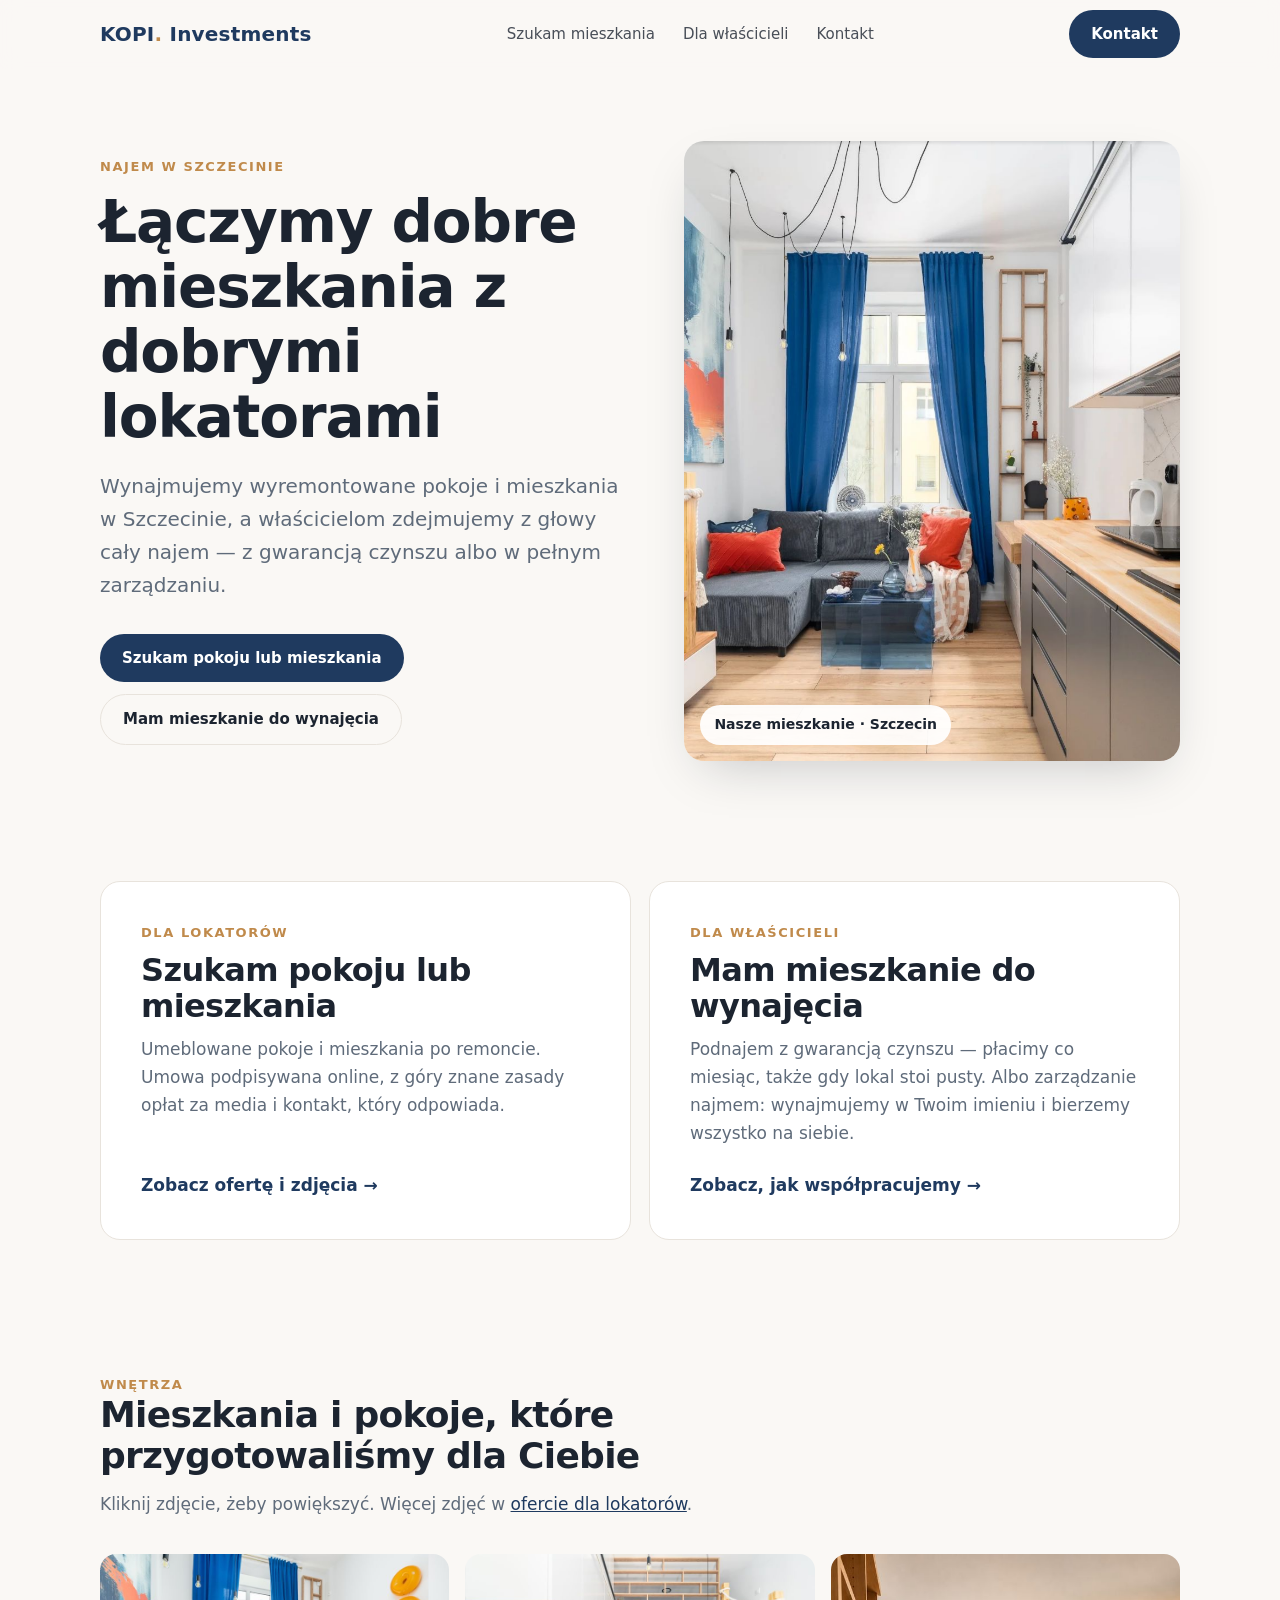
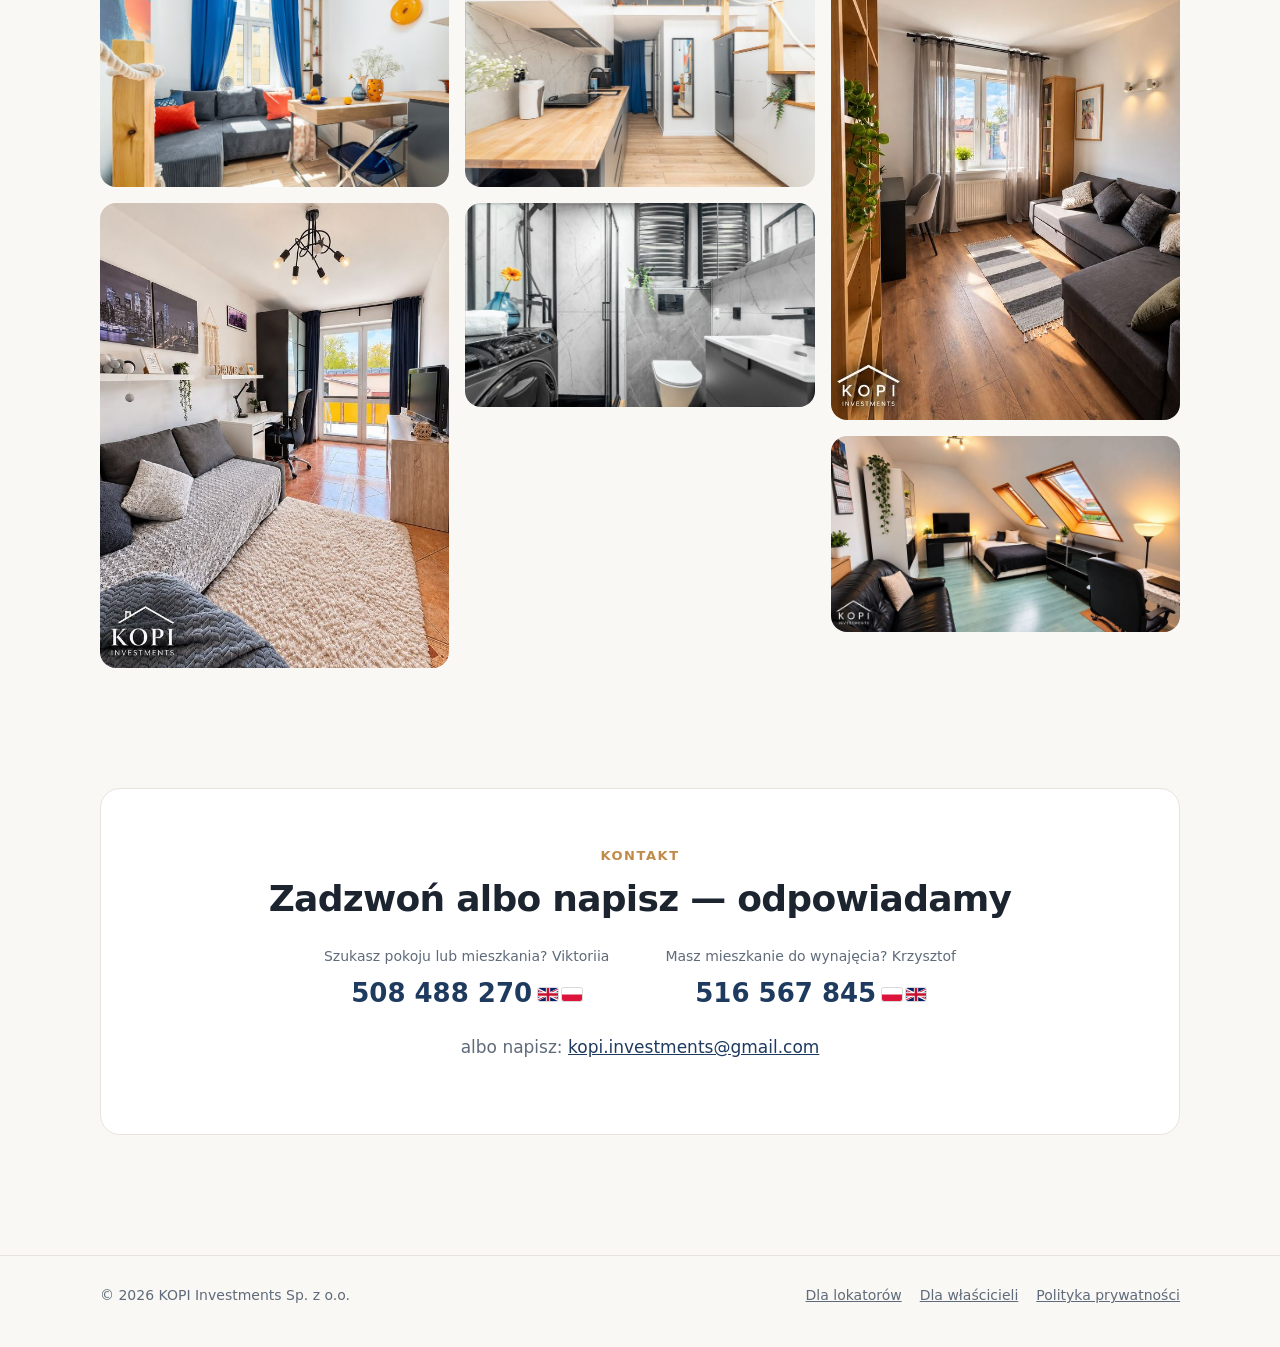
==== commit 8b1d5f19: "Lista oczekujacych dla lokatorow, telefony z flagami, poprawki tekstow o mediach Co-Authored-By: Cla" ====
--- a/index.html
+++ b/index.html
@@ -18,7 +18,7 @@
     <div class="menu">
       <a href="/wynajem/">Szukam mieszkania</a><a href="/dla-wlascicieli/">Dla właścicieli</a><a href="#kontakt">Kontakt</a>
     </div>
-    <a class="btn btn-primary" href="tel:+48516567845">516 567 845</a>
+    <a class="btn btn-primary" href="#kontakt">Kontakt</a>
   </div>
 </nav>
 
@@ -46,7 +46,7 @@
       <a href="/wynajem/" class="reveal">
         <span class="who">Dla lokatorów</span>
         <h2>Szukam pokoju lub mieszkania</h2>
-        <p>Umeblowane pokoje i mieszkania po remoncie. Umowa podpisywana online, media rozliczane według faktur, kontakt, który odpowiada.</p>
+        <p>Umeblowane pokoje i mieszkania po remoncie. Umowa podpisywana online, z góry znane zasady opłat za media i kontakt, który odpowiada.</p>
         <span class="more">Zobacz ofertę i zdjęcia</span>
       </a>
       <a href="/dla-wlascicieli/" class="reveal">
@@ -63,7 +63,7 @@
   <div class="wrap">
     <div class="head reveal">
       <p class="eyebrow">Wnętrza</p>
-      <h2>Tak wyglądają nasze mieszkania</h2>
+      <h2>Mieszkania i pokoje, które przygotowaliśmy dla Ciebie</h2>
       <p class="muted">Kliknij zdjęcie, żeby powiększyć. Więcej zdjęć w <a href="/wynajem/#wnetrza">ofercie dla lokatorów</a>.</p>
     </div>
     <div class="gallery">
@@ -82,10 +82,11 @@
     <div class="contact reveal">
       <p class="eyebrow">Kontakt</p>
       <h2>Zadzwoń albo napisz — odpowiadamy</h2>
-      <div class="big">
-        <a href="tel:+48516567845">516 567 845</a>
-        <a href="mailto:kopi.investments@gmail.com">kopi.investments@gmail.com</a>
+      <div class="big two">
+        <span class="who-call"><small>Szukasz pokoju lub mieszkania? Viktoriia</small><a href="tel:+48508488270">508 488 270<span class="flags" title="English, polski"><i class="flag gb"></i><i class="flag pl"></i></span></a></span>
+        <span class="who-call"><small>Masz mieszkanie do wynajęcia? Krzysztof</small><a href="tel:+48516567845">516 567 845<span class="flags" title="polski, English"><i class="flag pl"></i><i class="flag gb"></i></span></a></span>
       </div>
+      <p class="muted" style="margin-top:18px">albo napisz: <a href="mailto:kopi.investments@gmail.com">kopi.investments@gmail.com</a></p>
     </div>
   </div>
 </section>
--- a/style.css
+++ b/style.css
@@ -171,3 +171,13 @@
 .form button[disabled]{opacity:.6;cursor:wait}
 .form.sent .row,.form.sent .hint,.form.sent .consent,.form.sent button{display:none}
 @media (max-width:860px){.quote{grid-template-columns:1fr}}
+
+/* Flagi języków przy telefonach (SVG w CSS — emoji flag Windows nie pokazuje) */
+.flags{display:inline-flex;gap:4px;vertical-align:middle;margin-left:6px}
+.flag{display:inline-block;width:20px;height:13px;border-radius:2px;box-shadow:0 0 0 1px rgba(0,0,0,.15);background-size:cover;background-position:center}
+.flag.pl{background-image:url("data:image/svg+xml,%3Csvg xmlns='http://www.w3.org/2000/svg' viewBox='0 0 16 10'%3E%3Crect width='16' height='5' fill='%23fff'/%3E%3Crect y='5' width='16' height='5' fill='%23dc143c'/%3E%3C/svg%3E")}
+.flag.gb{background-image:url("data:image/svg+xml,%3Csvg xmlns='http://www.w3.org/2000/svg' viewBox='0 0 60 30'%3E%3CclipPath id='t'%3E%3Cpath d='M30,15h30v15zv15h-30zh-30v-15zv-15h30z'/%3E%3C/clipPath%3E%3Cpath d='M0,0v30h60v-30z' fill='%23012169'/%3E%3Cpath d='M0,0L60,30M60,0L0,30' stroke='%23fff' stroke-width='6'/%3E%3Cpath d='M0,0L60,30M60,0L0,30' clip-path='url(%23t)' stroke='%23C8102E' stroke-width='4'/%3E%3Cpath d='M30,0v30M0,15h60' stroke='%23fff' stroke-width='10'/%3E%3Cpath d='M30,0v30M0,15h60' stroke='%23C8102E' stroke-width='6'/%3E%3C/svg%3E")}
+.btn .flags{margin-left:2px}
+.who-call{display:flex;flex-direction:column;gap:4px;align-items:center}
+.who-call small{font-size:14px;font-weight:400;color:var(--muted)}
+.contact .big.two{gap:24px 56px}
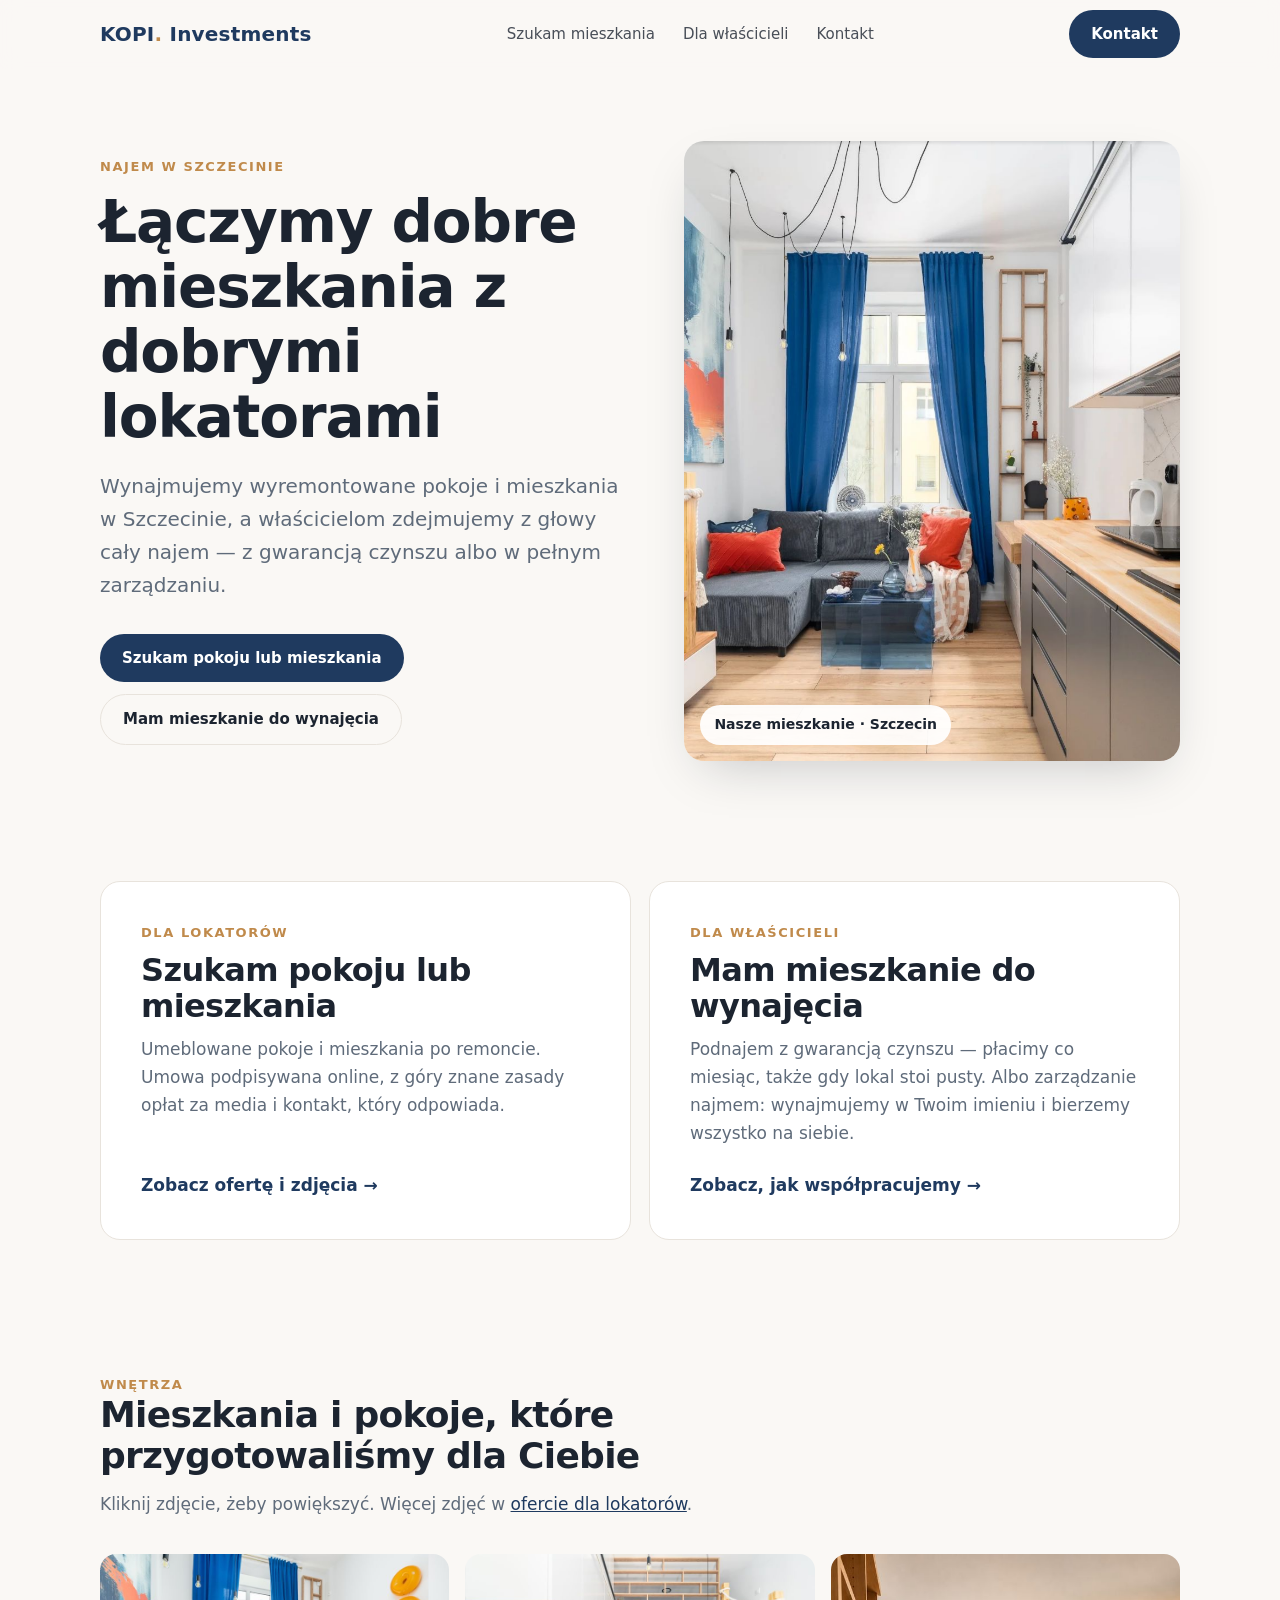
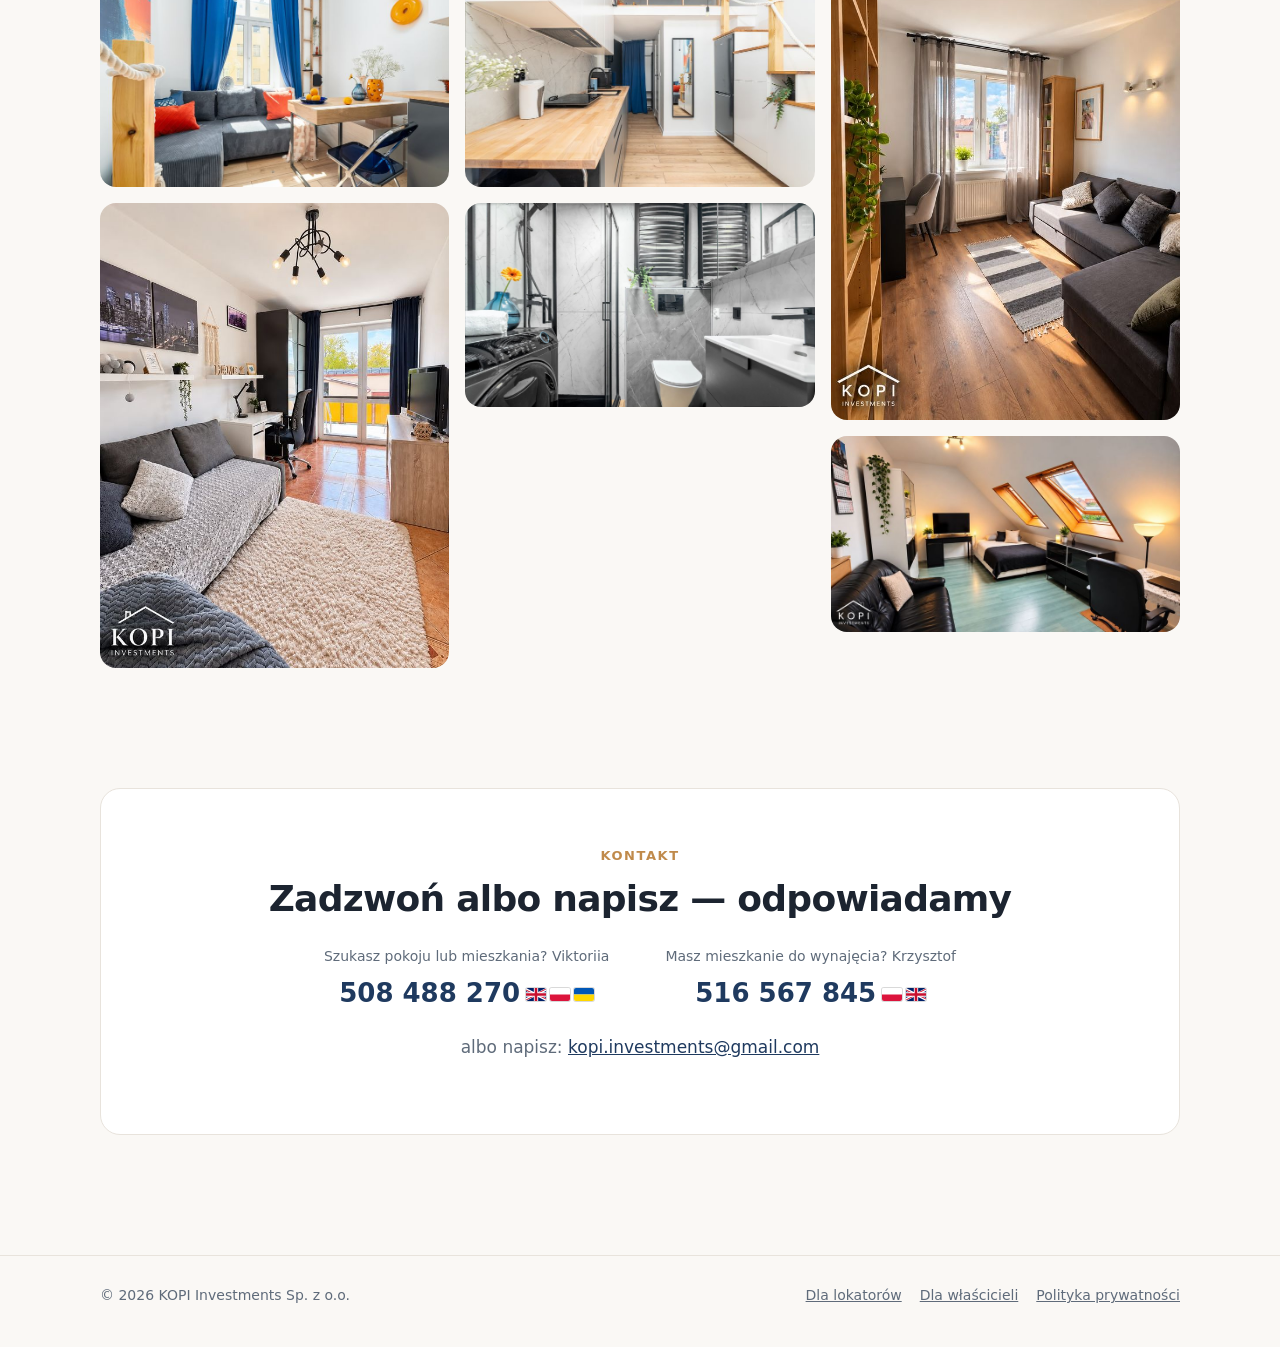
==== commit db921c75: "Flaga ukrainska przy numerze Viktorii Co-Authored-By: Claude Opus 5.5 <noreply@anthropic.com>" ====
--- a/index.html
+++ b/index.html
@@ -83,7 +83,7 @@
       <p class="eyebrow">Kontakt</p>
       <h2>Zadzwoń albo napisz — odpowiadamy</h2>
       <div class="big two">
-        <span class="who-call"><small>Szukasz pokoju lub mieszkania? Viktoriia</small><a href="tel:+48508488270">508 488 270<span class="flags" title="English, polski"><i class="flag gb"></i><i class="flag pl"></i></span></a></span>
+        <span class="who-call"><small>Szukasz pokoju lub mieszkania? Viktoriia</small><a href="tel:+48508488270">508 488 270<span class="flags" title="English, polski, українська"><i class="flag gb"></i><i class="flag pl"></i><i class="flag ua"></i></span></a></span>
         <span class="who-call"><small>Masz mieszkanie do wynajęcia? Krzysztof</small><a href="tel:+48516567845">516 567 845<span class="flags" title="polski, English"><i class="flag pl"></i><i class="flag gb"></i></span></a></span>
       </div>
       <p class="muted" style="margin-top:18px">albo napisz: <a href="mailto:kopi.investments@gmail.com">kopi.investments@gmail.com</a></p>
--- a/style.css
+++ b/style.css
@@ -177,6 +177,7 @@
 .flag{display:inline-block;width:20px;height:13px;border-radius:2px;box-shadow:0 0 0 1px rgba(0,0,0,.15);background-size:cover;background-position:center}
 .flag.pl{background-image:url("data:image/svg+xml,%3Csvg xmlns='http://www.w3.org/2000/svg' viewBox='0 0 16 10'%3E%3Crect width='16' height='5' fill='%23fff'/%3E%3Crect y='5' width='16' height='5' fill='%23dc143c'/%3E%3C/svg%3E")}
 .flag.gb{background-image:url("data:image/svg+xml,%3Csvg xmlns='http://www.w3.org/2000/svg' viewBox='0 0 60 30'%3E%3CclipPath id='t'%3E%3Cpath d='M30,15h30v15zv15h-30zh-30v-15zv-15h30z'/%3E%3C/clipPath%3E%3Cpath d='M0,0v30h60v-30z' fill='%23012169'/%3E%3Cpath d='M0,0L60,30M60,0L0,30' stroke='%23fff' stroke-width='6'/%3E%3Cpath d='M0,0L60,30M60,0L0,30' clip-path='url(%23t)' stroke='%23C8102E' stroke-width='4'/%3E%3Cpath d='M30,0v30M0,15h60' stroke='%23fff' stroke-width='10'/%3E%3Cpath d='M30,0v30M0,15h60' stroke='%23C8102E' stroke-width='6'/%3E%3C/svg%3E")}
+.flag.ua{background-image:url("data:image/svg+xml,%3Csvg xmlns='http://www.w3.org/2000/svg' viewBox='0 0 16 10'%3E%3Crect width='16' height='5' fill='%230057B7'/%3E%3Crect y='5' width='16' height='5' fill='%23FFD700'/%3E%3C/svg%3E")}
 .btn .flags{margin-left:2px}
 .who-call{display:flex;flex-direction:column;gap:4px;align-items:center}
 .who-call small{font-size:14px;font-weight:400;color:var(--muted)}
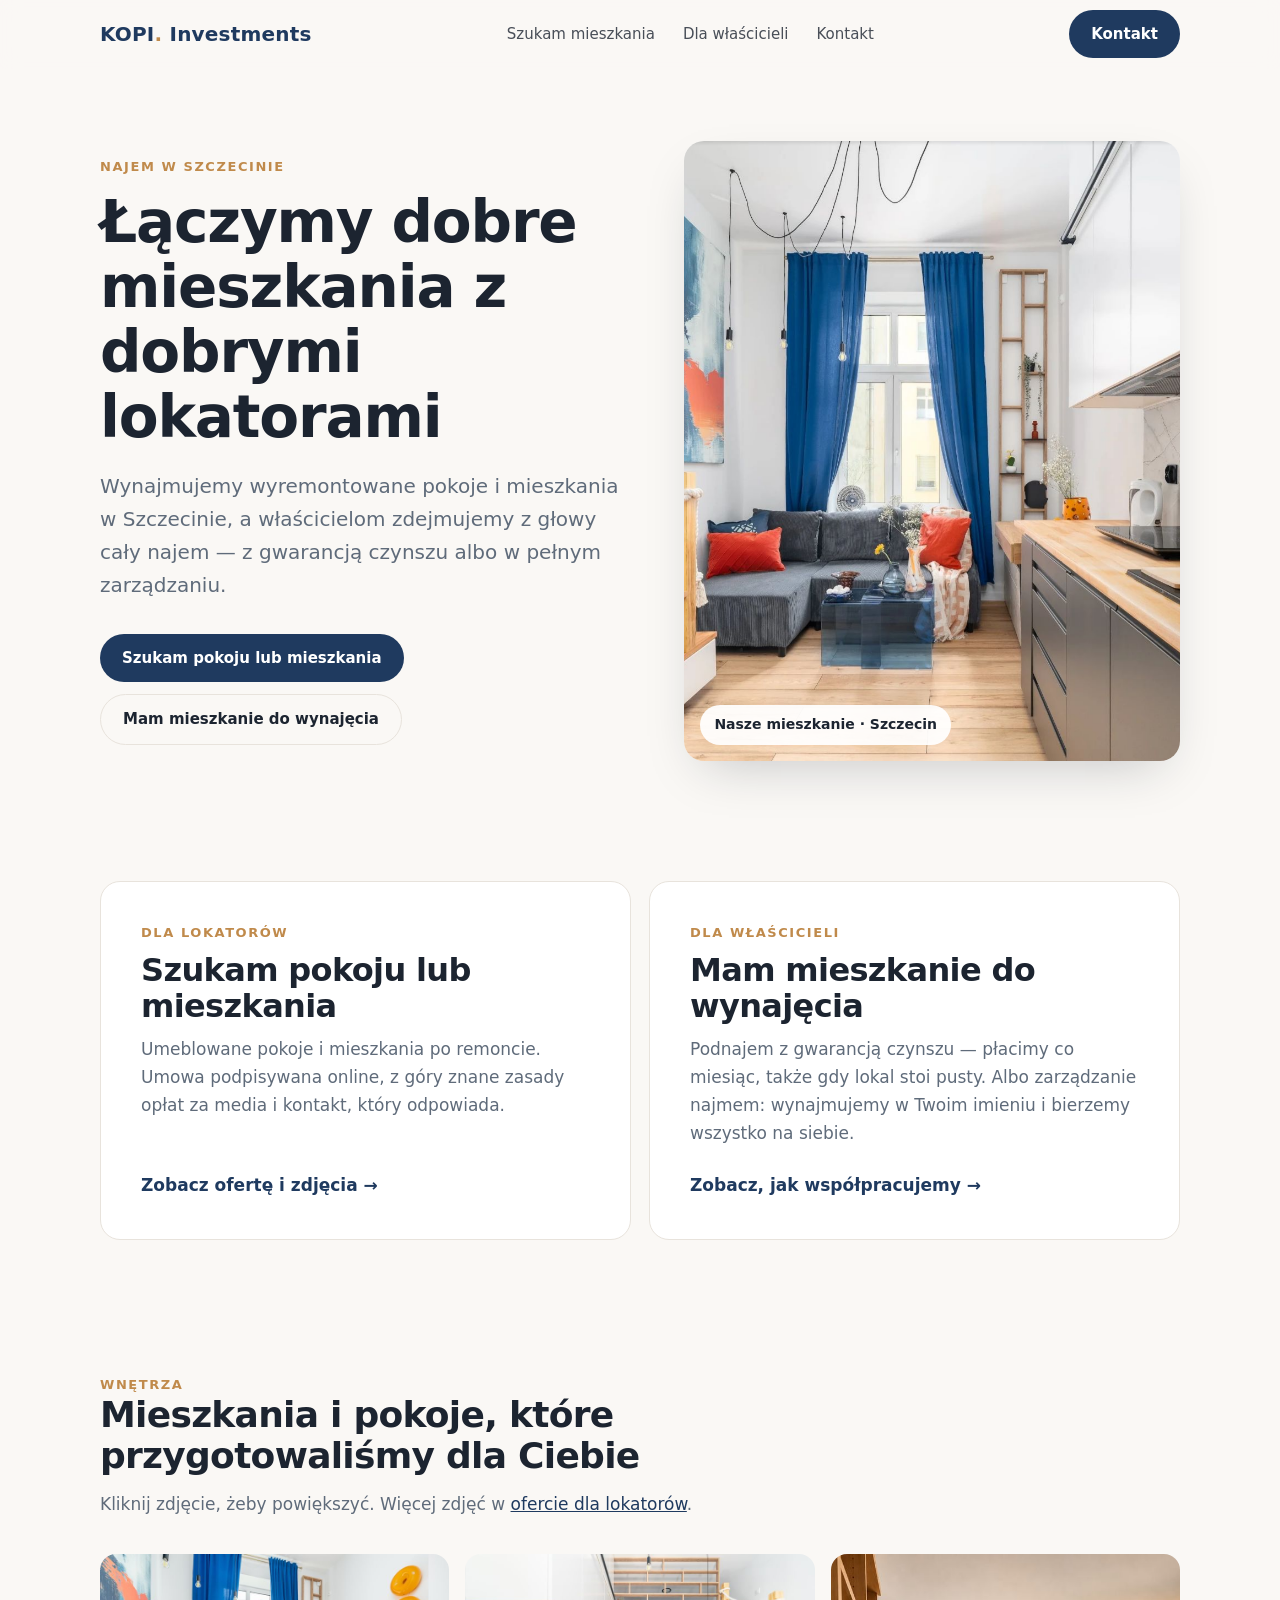
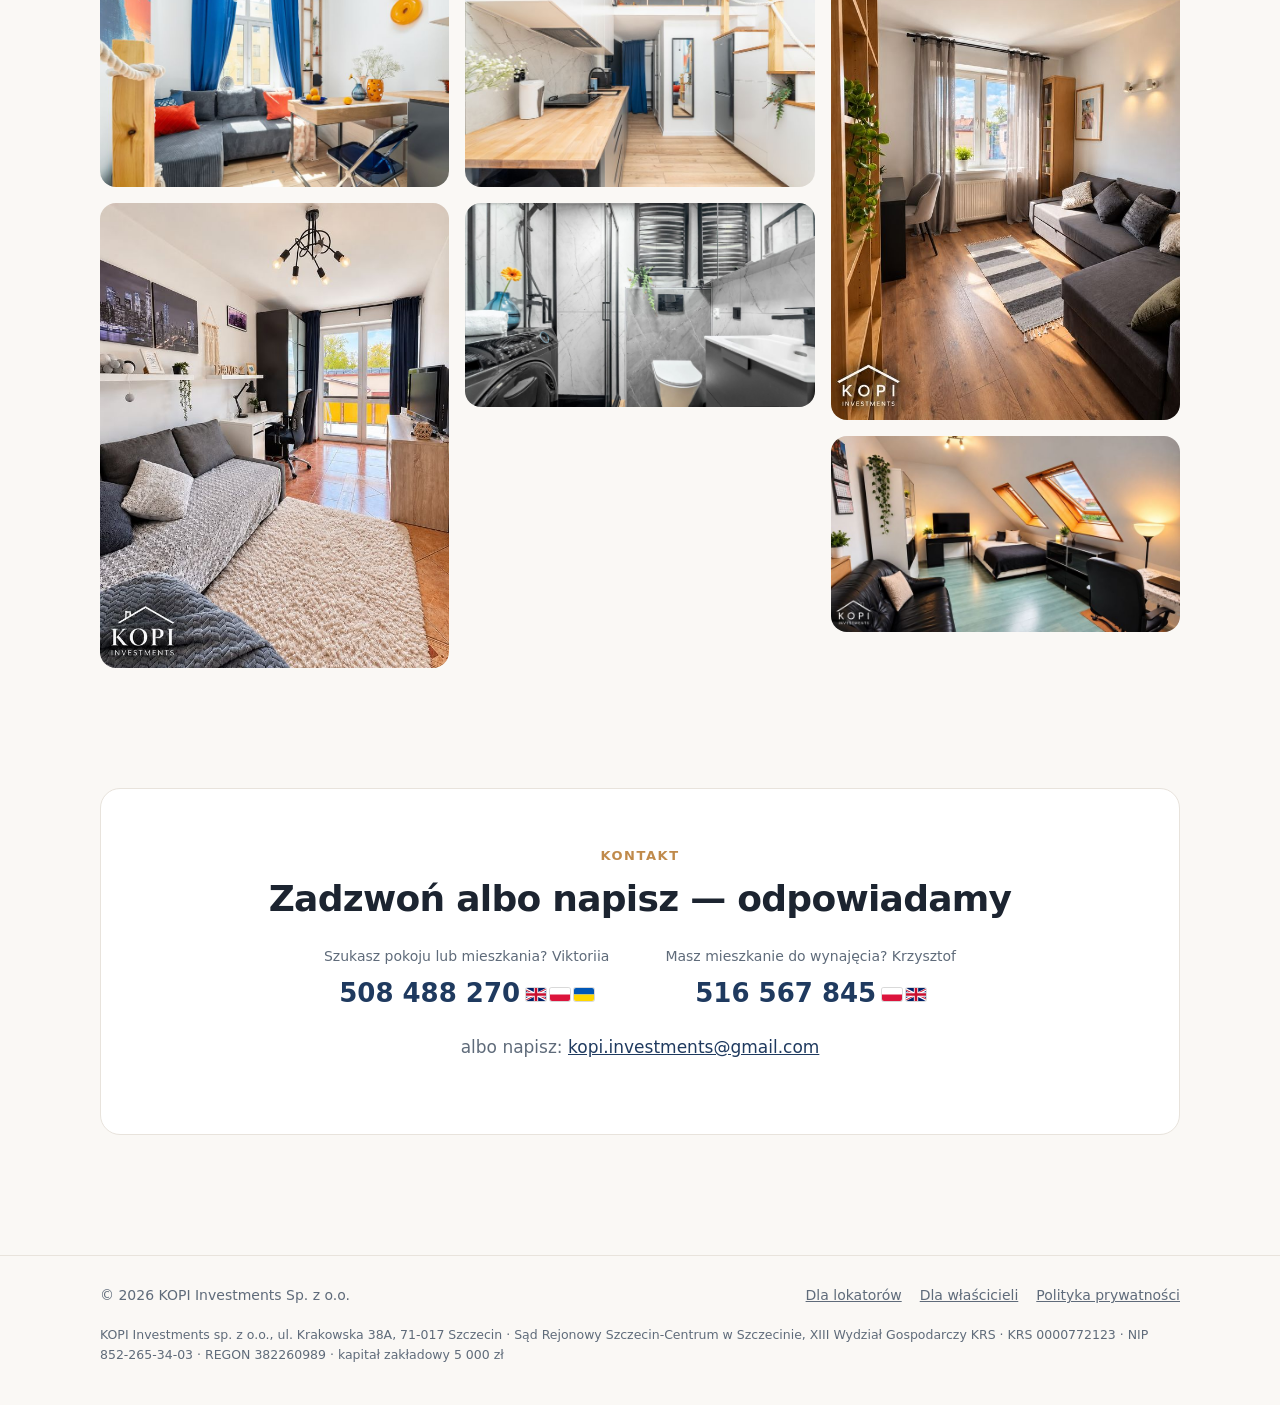
==== commit 1eb8667f: "Dane spolki w stopce (art. 206 KSH) i w polityce prywatnosci Co-Authored-By: Claude Opus 5.5 <norepl" ====
--- a/index.html
+++ b/index.html
@@ -93,11 +93,13 @@
 
 <footer>
   <div class="wrap">
-    <span>© 2026 KOPI Investments Sp. z o.o.<!-- DANE_SPOLKI: siedziba, KRS, NIP, sąd rejestrowy, kapitał — czekają na decyzję --></span>
+    <span>© 2026 KOPI Investments Sp. z o.o.</span>
     <nav><a href="/wynajem/">Dla lokatorów</a><a href="/dla-wlascicieli/">Dla właścicieli</a><a href="/polityka-prywatnosci.html">Polityka prywatności</a></nav>
+    <p class="firma">KOPI Investments sp. z o.o., ul. Krakowska 38A, 71-017 Szczecin · Sąd Rejonowy Szczecin-Centrum w Szczecinie, XIII Wydział Gospodarczy KRS · KRS 0000772123 · NIP 852-265-34-03 · REGON 382260989 · kapitał zakładowy 5 000 zł</p>
   </div>
 </footer>
 
 <script src="/main.js"></script>
+<script src="/licznik.js" defer></script>
 </body>
 </html>
--- a/style.css
+++ b/style.css
@@ -139,6 +139,7 @@
 footer .wrap{display:flex;flex-wrap:wrap;justify-content:space-between;gap:12px}
 footer nav{display:flex;flex-wrap:wrap;gap:18px}
 footer a{color:var(--muted)}
+footer .firma{flex-basis:100%;margin:6px 0 0;font-size:12.5px;line-height:1.6}
 
 /* Ruch */
 .reveal{opacity:0;transform:translateY(16px);transition:opacity .6s ease-out,transform .6s ease-out}
@@ -148,6 +149,8 @@
 /* Formularz wyceny */
 .quote{display:grid;grid-template-columns:.85fr 1.15fr;gap:clamp(24px,4vw,48px);background:var(--surface);border:1px solid var(--line);border-radius:20px;padding:clamp(26px,4.5vw,52px)}
 .quote-intro h2{margin-bottom:12px}
+.wolne{list-style:none;padding:0;margin:0 0 16px}
+.wolne li{padding:10px 14px;margin:0 0 8px;border-left:3px solid var(--accent);background:rgba(0,0,0,.03);border-radius:6px;font-weight:600}
 .ticks{list-style:none;padding:0;margin:22px 0 0}
 .ticks li{padding:5px 0 5px 28px;position:relative;color:var(--muted)}
 .ticks li::before{content:"";position:absolute;left:2px;top:13px;width:12px;height:6px;border-left:2px solid var(--accent);border-bottom:2px solid var(--accent);transform:rotate(-45deg)}
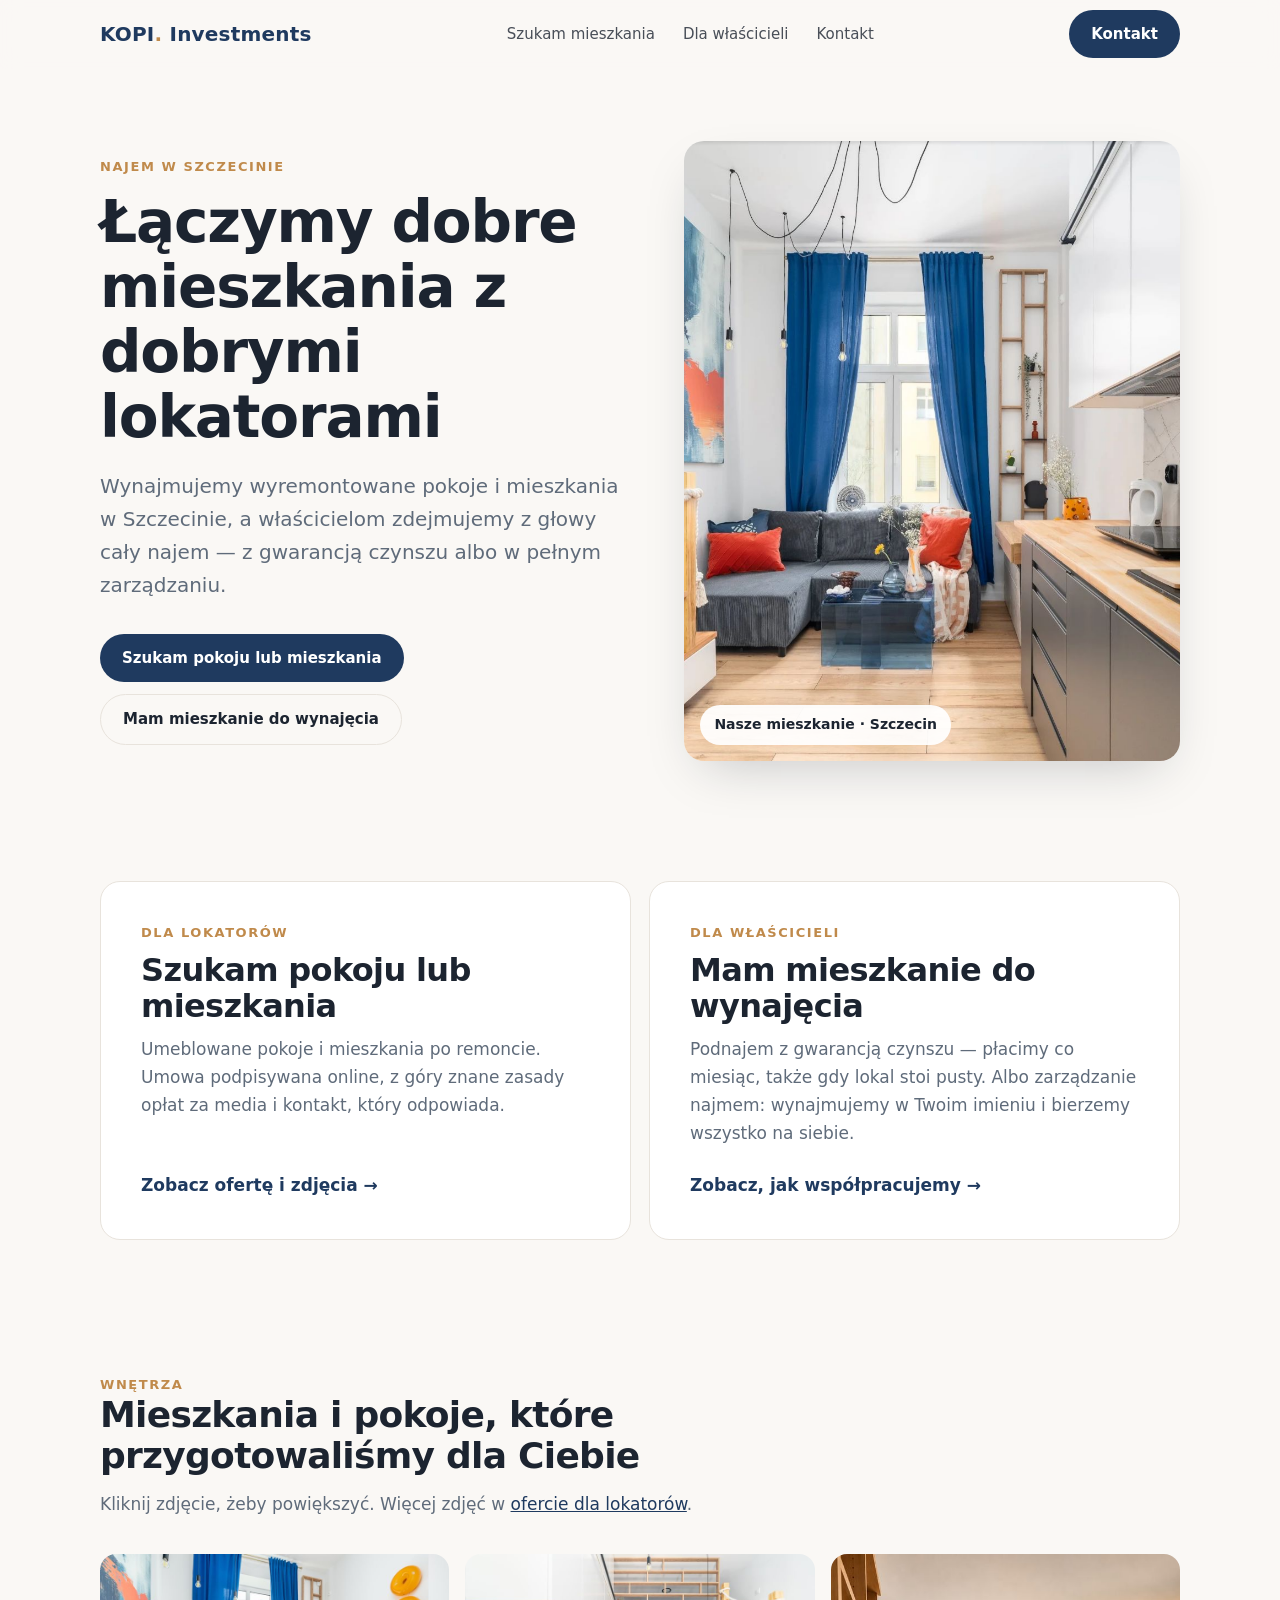
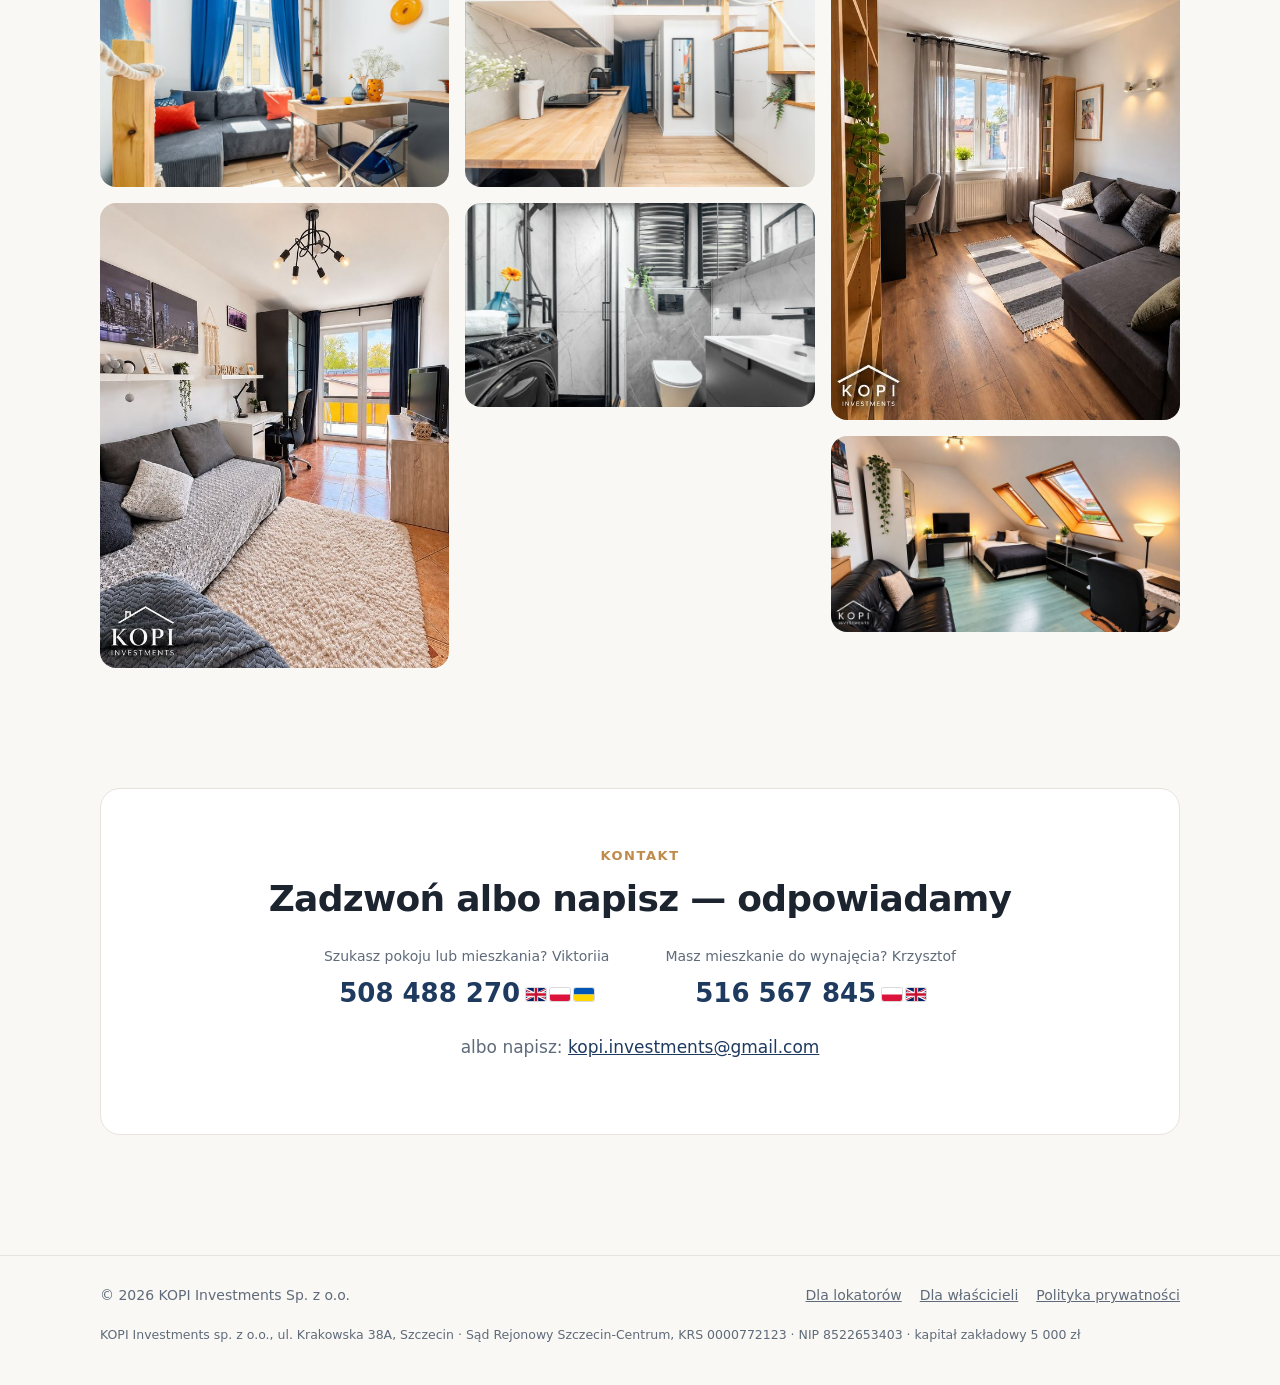
==== commit 39772b0f: "Krotsza stopka: minimum z art. 206 KSH, bez REGON i kodu pocztowego Co-Authored-By: Claude Opus 5.5 " ====
--- a/index.html
+++ b/index.html
@@ -95,7 +95,7 @@
   <div class="wrap">
     <span>© 2026 KOPI Investments Sp. z o.o.</span>
     <nav><a href="/wynajem/">Dla lokatorów</a><a href="/dla-wlascicieli/">Dla właścicieli</a><a href="/polityka-prywatnosci.html">Polityka prywatności</a></nav>
-    <p class="firma">KOPI Investments sp. z o.o., ul. Krakowska 38A, 71-017 Szczecin · Sąd Rejonowy Szczecin-Centrum w Szczecinie, XIII Wydział Gospodarczy KRS · KRS 0000772123 · NIP 852-265-34-03 · REGON 382260989 · kapitał zakładowy 5 000 zł</p>
+    <p class="firma">KOPI Investments sp. z o.o., ul. Krakowska 38A, Szczecin · Sąd Rejonowy Szczecin-Centrum, KRS 0000772123 · NIP 8522653403 · kapitał zakładowy 5 000 zł</p>
   </div>
 </footer>
 
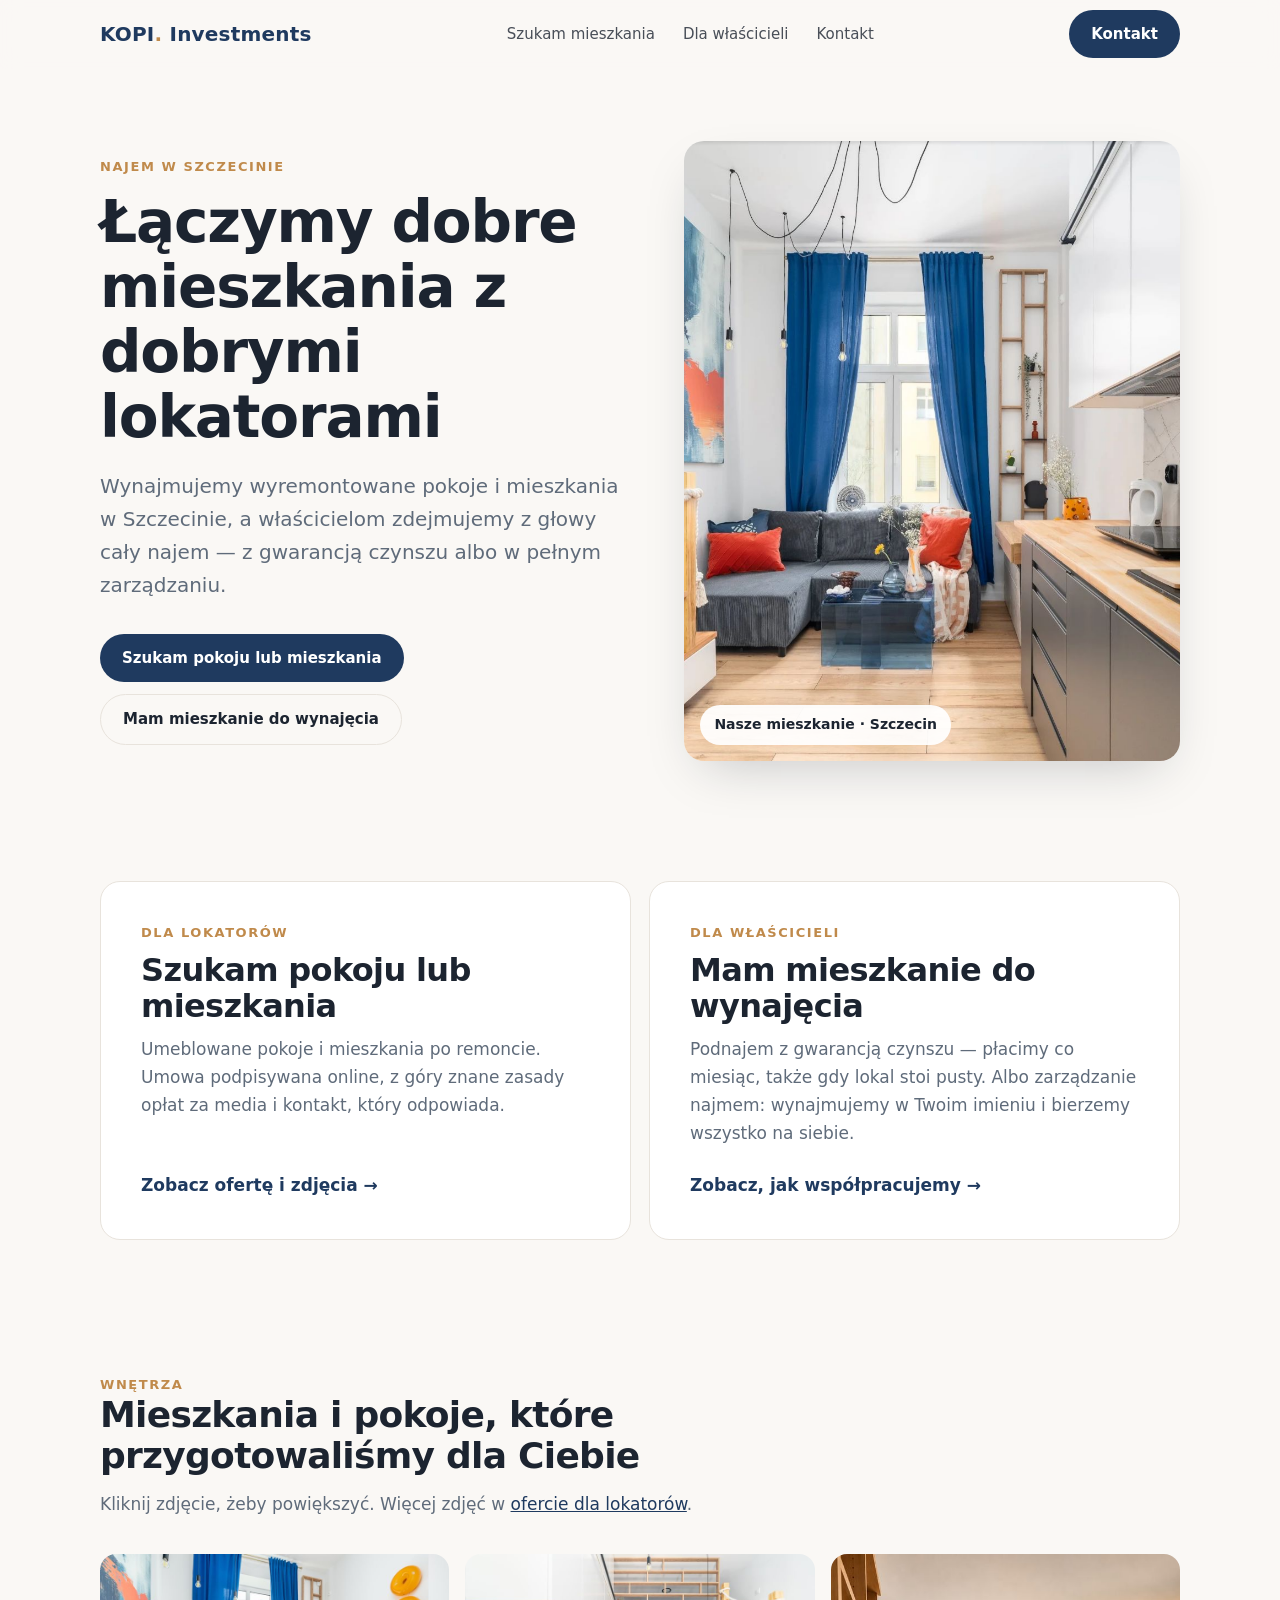
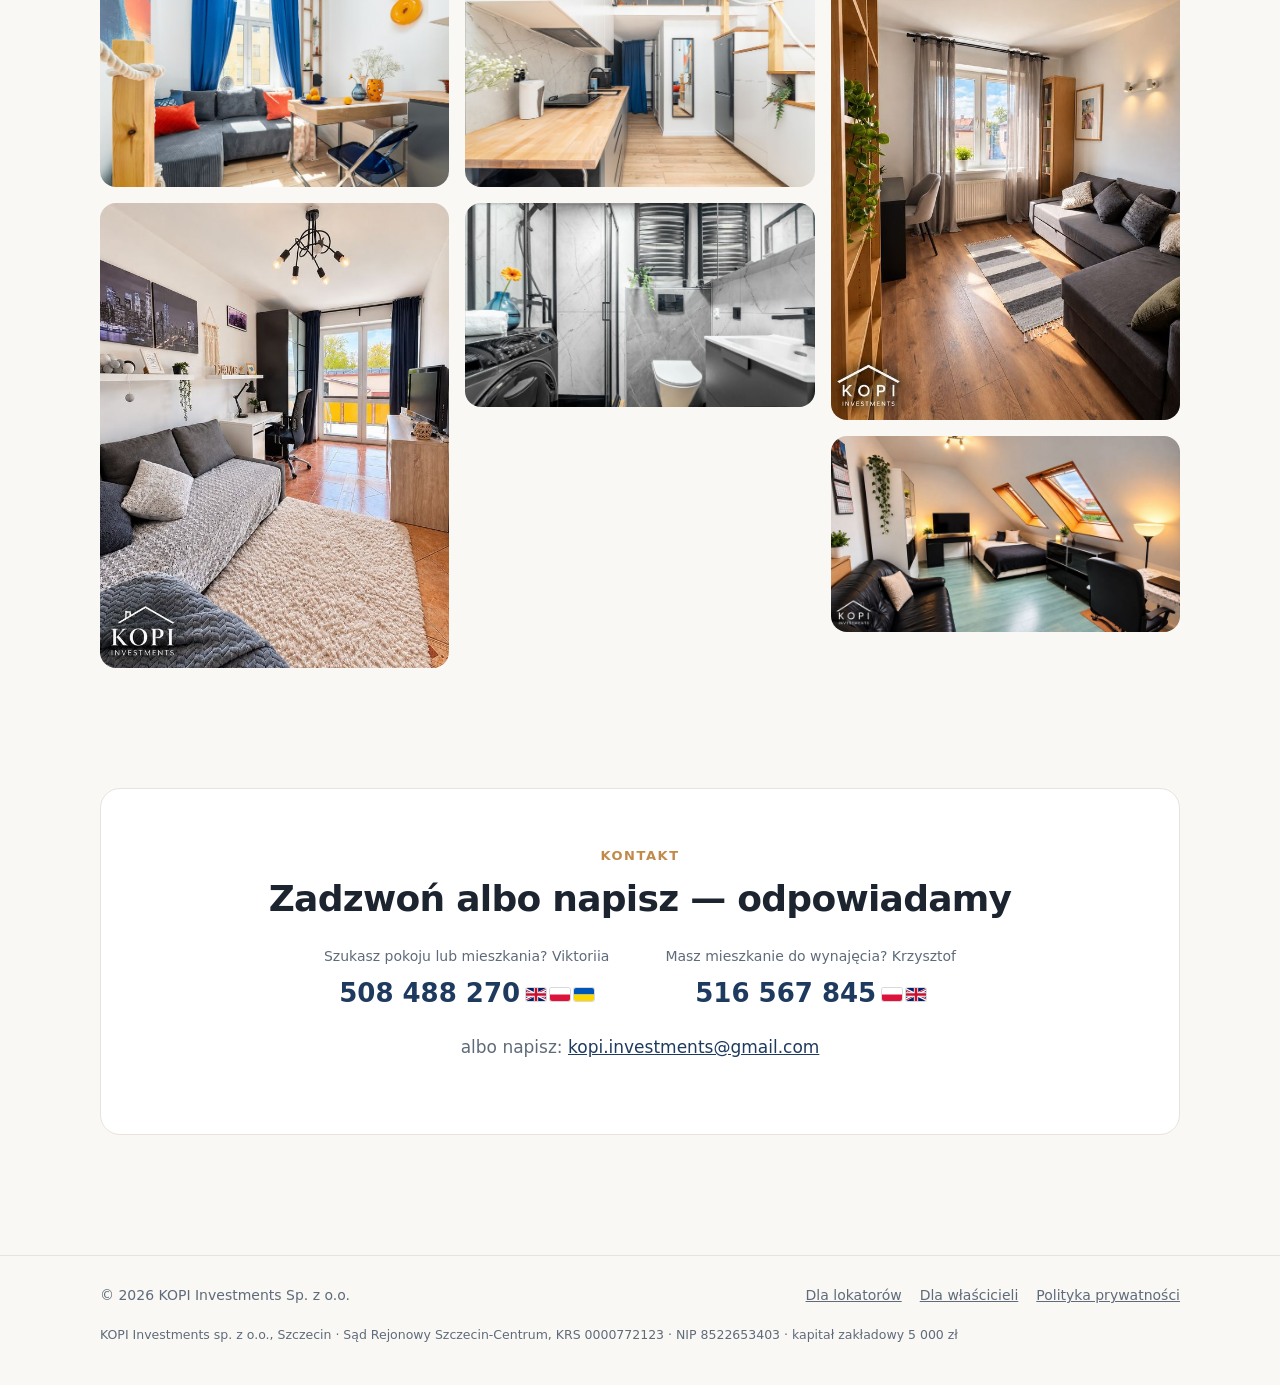
==== commit 97982a8f: "Stopka: sama siedziba (Szczecin), bez ulicy - decyzja wlasciciela Co-Authored-By: Claude Opus 5.5 <n" ====
--- a/index.html
+++ b/index.html
@@ -95,7 +95,7 @@
   <div class="wrap">
     <span>© 2026 KOPI Investments Sp. z o.o.</span>
     <nav><a href="/wynajem/">Dla lokatorów</a><a href="/dla-wlascicieli/">Dla właścicieli</a><a href="/polityka-prywatnosci.html">Polityka prywatności</a></nav>
-    <p class="firma">KOPI Investments sp. z o.o., ul. Krakowska 38A, Szczecin · Sąd Rejonowy Szczecin-Centrum, KRS 0000772123 · NIP 8522653403 · kapitał zakładowy 5 000 zł</p>
+    <p class="firma">KOPI Investments sp. z o.o., Szczecin · Sąd Rejonowy Szczecin-Centrum, KRS 0000772123 · NIP 8522653403 · kapitał zakładowy 5 000 zł</p>
   </div>
 </footer>
 
